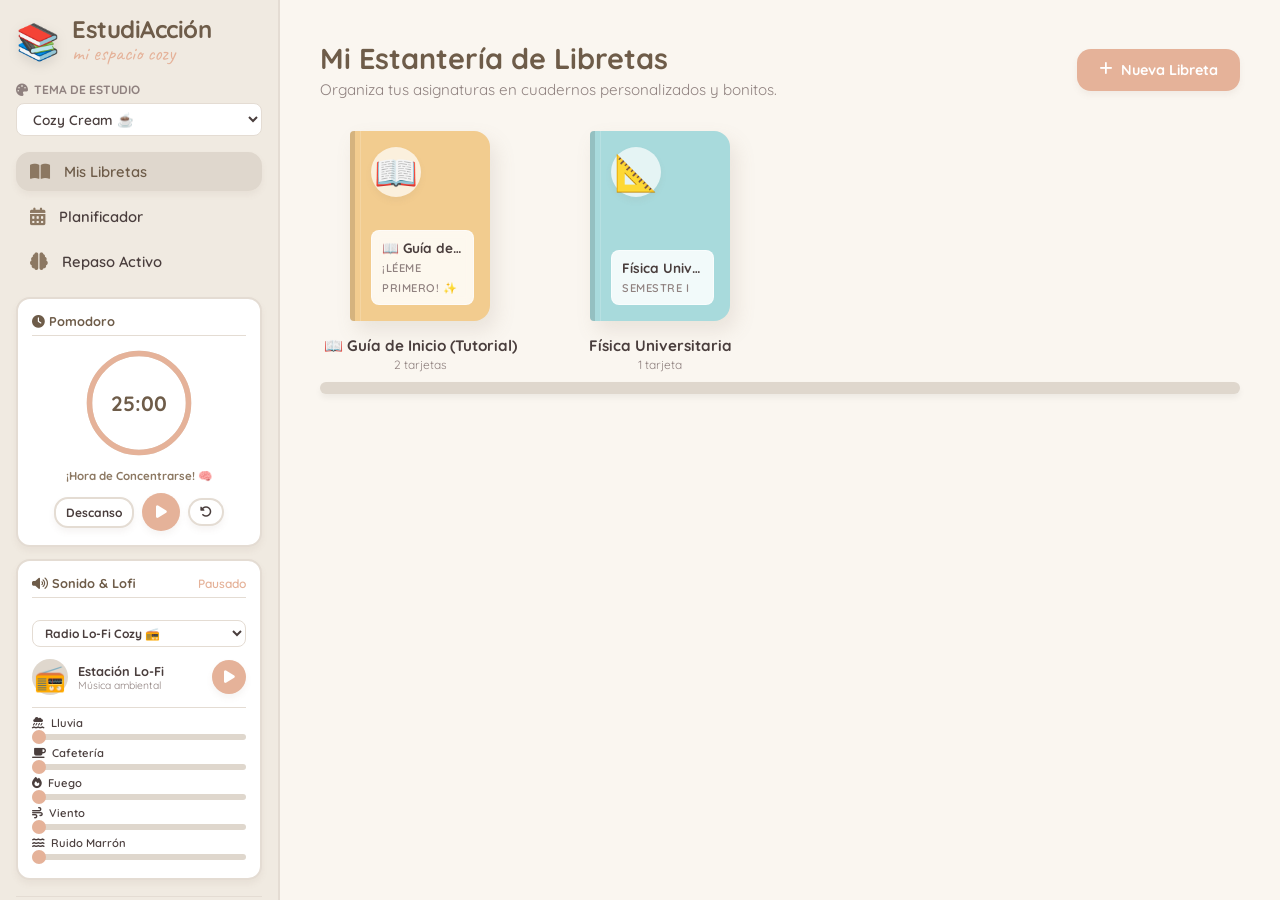
==== pwa_completo/index.html @ 6253d1c9 "primer commit: PWA funcional con camara, capas y transparencias" ====
<!DOCTYPE html>
<html lang="es">
<head>
  <meta charset="UTF-8">
  <meta name="viewport" content="width=device-width, initial-scale=1.0">
  <title>EstudiAcción | Tu Espacio Universitario Cozy</title>
  <!-- SEO & Icons -->
  <meta name="description" content="La fusión perfecta de Notion y Kilonotes optimizada para estudiantes. Organiza tus materias, toma apuntes a mano o con teclado, crea flashcards con active recall y relájate con lofi.">
  <link rel="icon" type="image/svg+xml" href="data:image/svg+xml,<svg xmlns=%22http://www.w3.org/2000/svg%22 viewBox=%220 0 100 100%22><text y=%22.9em%22 font-size=%2290%22>📚</text></svg>">
  <!-- Fonts -->
  <link rel="preconnect" href="https://fonts.googleapis.com">
  <link rel="preconnect" href="https://fonts.gstatic.com" crossorigin>
  <link href="https://fonts.googleapis.com/css2?family=Quicksand:wght@400;500;600;700&family=Caveat:wght@600;700&family=Outfit:wght@300;400;500;600;700&display=swap" rel="stylesheet">
  <!-- FontAwesome for Premium Icons -->
  <link rel="stylesheet" href="https://cdnjs.cloudflare.com/ajax/libs/font-awesome/6.4.0/css/all.min.css">
  <!-- Local Stylesheets -->
  <link rel="stylesheet" href="style.css">
  <link rel="manifest" href="manifest.json">
</head>
<body class="cozy-theme">

  <!-- MAIN WRAPPER -->
  <div class="app-container">
    
    <!-- SIDEBAR NAVIGATION -->
    <aside class="app-sidebar" id="app-sidebar">
      <div class="sidebar-header">
        <div class="sidebar-header-row" style="display: flex; justify-content: space-between; align-items: center; width: 100%;">
          <div class="app-logo">
            <span class="logo-emoji">📚</span>
            <div class="logo-text">
              <h1>EstudiAcción</h1>
              <span class="logo-subtitle">mi espacio cozy</span>
            </div>
          </div>
          <button class="sidebar-close-btn" id="btn-sidebar-close" aria-label="Cerrar menú" style="display: none; background: transparent; border: none; font-size: 1.5rem; cursor: pointer; color: var(--color-text-muted);">
            <i class="fa-solid fa-xmark"></i>
          </button>
        </div>
        <!-- Theme Switcher -->
        <div class="theme-switcher-wrapper" style="margin-top: 16px;">
          <label style="font-size: 0.75rem; font-weight: 700; color: var(--color-text-muted); display: flex; align-items: center; gap: 6px; margin-bottom: 6px;">
            <i class="fa-solid fa-palette"></i> TEMA DE ESTUDIO
          </label>
          <select id="app-theme-select" class="cozy-select" style="width: 100%;">
            <option value="cozy">Cozy Cream ☕</option>
            <option value="dark">Cyber Dark 🌌</option>
            <option value="brutalist">Neo-Brutalist 🎨</option>
          </select>
        </div>
      </div>

      <nav class="sidebar-menu">
        <button class="menu-item active" data-tab="bookshelf-tab" id="btn-tab-bookshelf">
          <i class="fa-solid fa-book-open menu-icon"></i>
          <span>Mis Libretas</span>
        </button>
        <button class="menu-item" data-tab="planner-tab" id="btn-tab-planner">
          <i class="fa-solid fa-calendar-days menu-icon"></i>
          <span>Planificador</span>
        </button>
        <button class="menu-item" data-tab="flashcards-tab" id="btn-tab-flashcards">
          <i class="fa-solid fa-brain menu-icon"></i>
          <span>Repaso Activo</span>
        </button>
      </nav>

      <!-- Sidebar Widgets Section -->
      <div class="sidebar-widgets">
        
        <!-- FULL POMODORO WIDGET (DOCK IN SIDEBAR) -->
        <div class="sidebar-full-widget pomodoro-widget" id="sidebar-pomo-widget">
          <div class="widget-header">
            <span><i class="fa-solid fa-clock"></i> Pomodoro</span>
          </div>
          <div class="pomo-body">
            <!-- Circular Progress Ring -->
            <div class="pomo-circle-container">
              <svg class="pomo-svg" viewBox="0 0 100 100">
                <circle class="pomo-circle-bg" cx="50" cy="50" r="45"></circle>
                <circle class="pomo-circle-progress" id="pomo-progress-ring" cx="50" cy="50" r="45"></circle>
              </svg>
              <div class="pomo-time-display" id="pomo-time-display">25:00</div>
            </div>

            <!-- Mode display label -->
            <span class="pomo-mode-label" id="pomo-mode-label">¡Hora de Concentrarse! 🧠</span>

            <!-- Controls -->
            <div class="pomo-controls">
              <button class="btn btn-secondary" id="btn-pomo-short-break" style="padding: 6px 10px; font-size: 0.75rem;">Descanso</button>
              <button class="btn btn-circle btn-primary" id="btn-pomo-toggle" style="width: 38px; height: 38px;">
                <i class="fa-solid fa-play"></i>
              </button>
              <button class="btn btn-secondary" id="btn-pomo-reset" style="padding: 6px 10px; font-size: 0.75rem;"><i class="fa-solid fa-rotate-left"></i></button>
            </div>
          </div>
        </div>

        <!-- FULL AUDIO MIXER PANEL (DOCK IN SIDEBAR) -->
        <div class="sidebar-full-widget" id="sidebar-audio-widget">
          <div class="widget-header">
            <span><i class="fa-solid fa-volume-high"></i> Sonido & Lofi</span>
            <span class="playing-status" id="lofi-status">Pausado</span>
          </div>
          <div class="widget-body" style="padding: 10px 0 0 0;">
            <!-- Station Selector dropdown -->
            <div style="margin-bottom: 12px;">
              <select id="audio-station-select" class="cozy-select" style="width: 100%; font-size: 0.75rem; padding: 4px 8px; font-weight: 700;">
                <option value="lofi">Radio Lo-Fi Cozy 📻</option>
                <option value="piano">Piano de Enfoque (Zen) 🎹</option>
                <option value="binaural">Ondas Binaurales (Alpha) 🧠</option>
              </select>
            </div>

            <!-- Lo-Fi player controls -->
            <div class="lofi-player-box" style="margin-bottom: 12px; gap: 10px;">
              <div class="lofi-disc-spinning" id="lofi-disc" style="width: 36px; height: 36px; font-size: 1.6rem;">📻</div>
              <div class="lofi-track-info" style="flex-grow: 1;">
                <h4 style="font-size: 0.8rem;">Estación Lo-Fi</h4>
                <p id="lofi-now-playing" style="font-size: 0.65rem;">Música ambiental</p>
              </div>
              <button class="btn btn-circle btn-primary" id="btn-global-lofi-toggle" style="width: 34px; height: 34px;">
                <i class="fa-solid fa-play"></i>
              </button>
            </div>

            <!-- Environment Synthesizer (Sliders) -->
            <div class="ambient-mixer" style="padding-top: 8px;">
              <div class="mixer-row" style="margin-bottom: 6px;">
                <label style="font-size: 0.7rem;"><i class="fa-solid fa-cloud-showers-water"></i> Lluvia</label>
                <input type="range" id="vol-rain" min="0" max="100" value="0" class="cozy-slider sound-mixer-slider">
              </div>
              
              <div class="mixer-row" style="margin-bottom: 6px;">
                <label style="font-size: 0.7rem;"><i class="fa-solid fa-mug-saucer"></i> Cafetería</label>
                <input type="range" id="vol-cafe" min="0" max="100" value="0" class="cozy-slider sound-mixer-slider">
              </div>

              <div class="mixer-row" style="margin-bottom: 6px;">
                <label style="font-size: 0.7rem;"><i class="fa-solid fa-fire"></i> Fuego</label>
                <input type="range" id="vol-fire" min="0" max="100" value="0" class="cozy-slider sound-mixer-slider">
              </div>

              <div class="mixer-row" style="margin-bottom: 6px;">
                <label style="font-size: 0.7rem;"><i class="fa-solid fa-wind"></i> Viento</label>
                <input type="range" id="vol-wind" min="0" max="100" value="0" class="cozy-slider sound-mixer-slider">
              </div>

              <div class="mixer-row" style="margin-bottom: 4px;">
                <label style="font-size: 0.7rem;"><i class="fa-solid fa-water"></i> Ruido Marrón</label>
                <input type="range" id="vol-brown" min="0" max="100" value="0" class="cozy-slider sound-mixer-slider">
              </div>
            </div>
          </div>
        </div>

      </div>

      <div class="sidebar-footer">
        <p>Hecho para universitarios ✨</p>
      </div>
    </aside>

    <!-- MAIN MAIN CONTENT CONTAINER -->
    <main class="app-main-content">
      
      <!-- Mobile Top Bar for toggling menu -->
      <div class="mobile-top-bar" style="display: none; align-items: center; gap: 16px; margin-bottom: 24px; padding-bottom: 16px; border-bottom: var(--cozy-border-width) solid var(--color-border);">
        <button class="mobile-toggle-btn" id="btn-sidebar-mobile-toggle" aria-label="Abrir menú" style="background: transparent; border: none; font-size: 1.5rem; cursor: pointer; color: var(--color-primary-dark);">
          <i class="fa-solid fa-bars"></i>
        </button>
        <span class="mobile-brand" style="font-size: 1.2rem; font-weight: 700; color: var(--color-primary-dark);">EstudiAcción 📚</span>
      </div>
      
      <!-- TAB: BOOKSHELF (📚 MIS LIBRETAS) -->
      <section id="bookshelf-tab" class="tab-panel active">
        <header class="tab-header">
          <div>
            <h2>Mi Estantería de Libretas</h2>
            <p class="section-desc">Organiza tus asignaturas en cuadernos personalizados y bonitos.</p>
          </div>
          <button class="btn btn-primary" id="btn-create-notebook">
            <i class="fa-solid fa-plus"></i> Nueva Libreta
          </button>
        </header>

        <!-- Bookshelf shelves container -->
        <div class="bookshelf-container" id="bookshelf-grid">
          <!-- Dinámicamente llenado por JS -->
        </div>
      </section>

      <!-- TAB: NOTEBOOK CANVAS VIEWER (🔍 VISUALIZADOR DE DIBUJO Y TEXTO) -->
      <section id="notebook-viewer-tab" class="tab-panel">
        <div class="notebook-viewer-header">
          <div class="viewer-left">
            <button class="btn btn-circle" id="btn-viewer-back" title="Volver a la Estantería">
              <i class="fa-solid fa-arrow-left"></i>
            </button>
            <div class="notebook-meta-edit">
              <input type="text" id="viewer-notebook-title" value="Título de Libreta" class="notebook-title-input">
              <span class="notebook-subject-tag" id="viewer-notebook-subject">Materia</span>
            </div>
          </div>

          <!-- Canvas & Editor Controls Toolbar -->
          <div class="canvas-toolbar">
            <!-- Tools -->
            <div class="toolbar-group">
              <button class="tool-btn active" data-tool="pencil" id="tool-pencil" title="Lápiz">
                <i class="fa-solid fa-pen"></i>
              </button>
              <button class="tool-btn" data-tool="highlighter" id="tool-highlighter" title="Subrayador">
                <i class="fa-solid fa-highlighter"></i>
              </button>
              <button class="tool-btn" data-tool="eraser" id="tool-eraser" title="Borrador">
                <i class="fa-solid fa-eraser"></i>
              </button>
              <button class="tool-btn" data-tool="text" id="tool-text" title="Insertar Bloque de Texto (Haz clic en el papel)">
                <i class="fa-solid fa-font"></i>
              </button>
              <button class="tool-btn" data-tool="hand" id="tool-hand" title="Mover Lienzo (Mano)">
                <i class="fa-solid fa-hand"></i>
              </button>
            </div>

            <!-- Customizer (Stroke size & Transparency) -->
            <div class="toolbar-group">
              <span class="tool-label">Trazo</span>
              <input type="range" id="canvas-stroke-width" min="2" max="24" value="4" class="cozy-slider">
              
              <!-- Color Palette picker (Pastel Colors) -->
              <div class="palette-colors">
                <button class="color-dot active" data-color="#4A4E69" style="background-color: #4A4E69;"></button>
                <button class="color-dot" data-color="#E07A5F" style="background-color: #E07A5F;"></button>
                <button class="color-dot" data-color="#81B29A" style="background-color: #81B29A;"></button>
                <button class="color-dot" data-color="#F2CC8F" style="background-color: #F2CC8F;"></button>
                <button class="color-dot" data-color="#9A8C98" style="background-color: #9A8C98;"></button>
                <button class="color-dot" data-color="#A8DADC" style="background-color: #A8DADC;"></button>
                <button class="color-dot" data-color="#E8AEB7" style="background-color: #E8AEB7;"></button>
              </div>
            </div>

            <!-- Paper styles -->
            <div class="toolbar-group">
              <span class="tool-label">Papel</span>
              <select id="canvas-paper-style" class="cozy-select">
                <option value="grid">Cuadrícula 📐</option>
                <option value="lines">Líneas 📝</option>
                <option value="blank">Liso 📄</option>
              </select>
            </div>

            <!-- Actions -->
            <div class="toolbar-group">
              <button class="btn btn-secondary btn-icon-only" id="btn-canvas-undo" title="Deshacer Trazo (Ctrl+Z)">
                <i class="fa-solid fa-rotate-left"></i>
              </button>
              <button class="btn btn-secondary btn-icon-only" id="btn-canvas-clear" title="Borrar Lienzo">
                <i class="fa-solid fa-trash-can"></i>
              </button>
              <button class="btn btn-secondary btn-icon-only" id="btn-canvas-upload-image" title="Añadir Imagen a Libreta">
                <i class="fa-regular fa-image"></i>
              </button>
              <button class="btn btn-secondary btn-icon-only" id="btn-canvas-take-photo" title="Tomar Foto con Cámara">
                <i class="fa-solid fa-camera"></i>
              </button>
              <input type="file" id="canvas-image-input" accept="image/*" style="display: none;">
              <button class="btn btn-secondary btn-icon-only" id="btn-canvas-download" title="Descargar como Imagen">
                <i class="fa-solid fa-download"></i>
              </button>
              <button class="btn btn-accent" id="btn-add-notebook-flashcard">
                <i class="fa-solid fa-lightbulb"></i> Añadir Tarjeta
              </button>
            </div>
          </div>
        </div>

        <!-- The Hybrid Editing Area -->
        <div class="hybrid-workspace-container">
          <div class="canvas-scroll-container">
            <div class="paper-canvas-wrapper" id="paper-workspace">
              <!-- Grid background is loaded dynamically based on select option -->
              <canvas id="paint-canvas" width="1200" height="1600"></canvas>
              <!-- Interactive Text blocks will be inserted here dynamically -->
            </div>
          </div>

          <!-- Active Notebook Sidebar (for quick Study Deck preview) -->
          <div class="notebook-study-sidebar">
            <div class="study-sidebar-header">
              <h3><i class="fa-solid fa-brain"></i> Tarjetas de esta Libreta</h3>
            </div>
            <div class="study-sidebar-list" id="notebook-flashcards-list">
              <!-- Dinámicamente cargados -->
            </div>
            <button class="btn btn-primary btn-block" id="btn-study-this-notebook">
              <i class="fa-solid fa-graduation-cap"></i> Repasar este cuaderno
            </button>
          </div>
        </div>
      </section>

      <!-- TAB: PLANNER (📅 PLANIFICADOR & CALENDARIO) -->
      <section id="planner-tab" class="tab-panel">
        <header class="tab-header">
          <div>
            <h2>Planificador Universitario</h2>
            <p class="section-desc">Gestiona tus exámenes, proyectos y tareas pendientes con colores personalizados.</p>
          </div>
          <button class="btn btn-primary" id="btn-add-event">
            <i class="fa-solid fa-calendar-plus"></i> Nueva Entrega
          </button>
        </header>

        <div class="planner-layout">
          <!-- Calendar Card -->
          <div class="planner-card calendar-card">
            <div class="calendar-controls">
              <button class="btn-calendar-nav" id="btn-prev-month"><i class="fa-solid fa-chevron-left"></i></button>
              <h3 id="calendar-month-year">Mayo 2026</h3>
              <button class="btn-calendar-nav" id="btn-next-month"><i class="fa-solid fa-chevron-right"></i></button>
            </div>
            <div class="calendar-grid">
              <div class="calendar-day-header">Dom</div>
              <div class="calendar-day-header">Lun</div>
              <div class="calendar-day-header">Mar</div>
              <div class="calendar-day-header">Mié</div>
              <div class="calendar-day-header">Jue</div>
              <div class="calendar-day-header">Vie</div>
              <div class="calendar-day-header">Sáb</div>
              <!-- Days will be inserted dynamically by JS -->
              <div class="calendar-days-container" id="calendar-days"></div>
            </div>
          </div>

          <!-- Pending Tasks List (Notion Style) -->
          <div class="planner-card tasks-card">
            <h3><i class="fa-solid fa-list-check"></i> Tareas y Entregas</h3>
            <div class="tasks-filter">
              <button class="filter-chip active" data-filter="all">Todas</button>
              <button class="filter-chip" data-filter="pending">Pendientes</button>
              <button class="filter-chip" data-filter="completed">Completadas</button>
            </div>
            <div class="tasks-list" id="planner-tasks-list">
              <!-- Dinámicamente cargados -->
            </div>
          </div>
        </div>
      </section>

      <!-- TAB: FLASHCARDS (🧠 REPASO ACTIVO) -->
      <section id="flashcards-tab" class="tab-panel">
        <header class="tab-header">
          <div>
            <h2>Repaso Activo e Inteligente</h2>
            <p class="section-desc">Estudia de forma eficiente con nuestro sistema de repetición espaciada.</p>
          </div>
        </header>

        <div class="flashcards-overview-layout" id="flashcards-welcome-view">
          <!-- Quick stats -->
          <div class="stats-grid">
            <div class="stat-card">
              <span class="stat-num" id="stat-total-cards">0</span>
              <span class="stat-label">Tarjetas Creadas</span>
            </div>
            <div class="stat-card">
              <span class="stat-num" id="stat-reviewed-cards">0</span>
              <span class="stat-label">Tarjetas Repasadas</span>
            </div>
            <div class="stat-card">
              <span class="stat-num" id="stat-easy-cards">0</span>
              <span class="stat-label">Aprendidas al 100%</span>
            </div>
          </div>

          <div class="deck-selector-section">
            <h3>Selecciona una libreta para repasar</h3>
            <div class="deck-grid" id="deck-select-grid">
              <!-- Dinámicamente cargadas -->
            </div>
          </div>
        </div>

        <!-- Study Session Dashboard (Hidden by default) -->
        <div class="study-session-container hidden" id="study-session-view">
          <div class="study-session-header">
            <button class="btn btn-secondary" id="btn-exit-study">
              <i class="fa-solid fa-xmark"></i> Salir del Repaso
            </button>
            <div class="study-progress-bar-wrapper">
              <div class="study-progress-bar" id="study-progress-indicator" style="width: 0%;"></div>
            </div>
            <span class="study-count-display" id="study-index-display">1 de 10</span>
          </div>

          <!-- THE 3D FLIPPING CARD COMPONENT -->
          <div class="study-card-wrapper">
            <div class="flashcard-3d" id="interactive-flashcard">
              <!-- Front of the Card -->
              <div class="card-face card-front">
                <span class="card-hint-badge"><i class="fa-regular fa-circle-question"></i> PREGUNTA</span>
                <div class="card-text-content" id="card-front-text">¿Cómo funciona la fotosíntesis?</div>
                <p class="card-action-hint">Haz clic en la tarjeta para voltearla ✨</p>
              </div>
              <!-- Back of the Card -->
              <div class="card-face card-back">
                <span class="card-hint-badge"><i class="fa-regular fa-circle-check"></i> RESPUESTA</span>
                <div class="card-text-content" id="card-back-text">Es el proceso por el cual las plantas convierten la luz solar en energía química, usando dióxido de carbono y agua.</div>
                <p class="card-action-hint">Haz clic para volver a ver la pregunta</p>
              </div>
            </div>
          </div>

          <!-- Study Ratings Controls -->
          <div class="study-rating-controls hidden" id="study-rating-buttons">
            <p class="rating-instructions">¿Qué tan bien recordaste esta tarjeta?</p>
            <div class="rating-btn-row">
              <button class="btn btn-danger btn-rating" data-difficulty="hard">
                <i class="fa-solid fa-face-frown"></i> Difícil <small>(Pronto)</small>
              </button>
              <button class="btn btn-warning btn-rating" data-difficulty="medium">
                <i class="fa-solid fa-face-meh"></i> Regular <small>(Medio)</small>
              </button>
              <button class="btn btn-success btn-rating" data-difficulty="easy">
                <i class="fa-solid fa-face-smile"></i> Fácil <small>(Guardado)</small>
              </button>
            </div>
          </div>

          <div class="click-to-reveal-prompt" id="click-to-reveal-prompt">
            <button class="btn btn-accent btn-large" id="btn-reveal-card">
              <i class="fa-solid fa-eye"></i> Revelar Respuesta
            </button>
          </div>
        </div>
      </section>

    </main>
  </div>



  <!-- MODALS -->

  <!-- Modal: Crear Libreta -->
  <div class="cozy-modal-overlay hidden" id="modal-create-notebook">
    <div class="cozy-modal">
      <div class="modal-header">
        <h3>Crear Nueva Libreta 📚</h3>
        <button class="modal-close-btn" id="btn-close-notebook-modal">&times;</button>
      </div>
      <div class="modal-body">
        <div class="input-group">
          <label for="notebook-name">Título de la Libreta</label>
          <input type="text" id="notebook-name" placeholder="Ej: Física II, Cálculo, Historia..." class="cozy-input">
        </div>

        <div class="input-group">
          <label for="notebook-subject">Materia / Categoría</label>
          <input type="text" id="notebook-subject" placeholder="Ej: Semestre II, Universidad..." class="cozy-input">
        </div>

        <div class="input-group">
          <label>Portada y Estilo Pastel</label>
          <div class="cover-palettes">
            <button class="cover-selector-btn active" data-color="#E8AEB7" style="background-color: #E8AEB7;" title="Pastel Rosa"></button>
            <button class="cover-selector-btn" data-color="#A8DADC" style="background-color: #A8DADC;" title="Pastel Celeste"></button>
            <button class="cover-selector-btn" data-color="#F4F1DE" style="background-color: #F4F1DE;" title="Crema Vintage"></button>
            <button class="cover-selector-btn" data-color="#F2CC8F" style="background-color: #F2CC8F;" title="Pastel Arena"></button>
            <button class="cover-selector-btn" data-color="#81B29A" style="background-color: #81B29A;" title="Pastel Menta"></button>
            <button class="cover-selector-btn" data-color="#D6CFC7" style="background-color: #D6CFC7;" title="Gris Lofi"></button>
          </div>
        </div>

        <div class="input-group">
          <label>Ícono de Portada</label>
          <div class="cover-icons-list">
            <button class="icon-selector-btn active" data-icon="📝">📝</button>
            <button class="icon-selector-btn" data-icon="📐">📐</button>
            <button class="icon-selector-btn" data-icon="🧪">🧪</button>
            <button class="icon-selector-btn" data-icon="💻">💻</button>
            <button class="icon-selector-btn" data-icon="🎨">🎨</button>
            <button class="icon-selector-btn" data-icon="📊">📊</button>
            <button class="icon-selector-btn" data-icon="⚖️">⚖️</button>
            <button class="icon-selector-btn" data-icon="🧬">🧬</button>
          </div>
        </div>
      </div>
      <div class="modal-footer">
        <button class="btn btn-secondary" id="btn-cancel-notebook-modal">Cancelar</button>
        <button class="btn btn-primary" id="btn-confirm-create-notebook">Crear Libreta</button>
      </div>
    </div>
  </div>

  <!-- Modal: Crear Flashcard (Tarjeta) -->
  <div class="cozy-modal-overlay hidden" id="modal-create-flashcard">
    <div class="cozy-modal">
      <div class="modal-header">
        <h3>Añadir Tarjeta de Repaso 🧠</h3>
        <button class="modal-close-btn" id="btn-close-flashcard-modal">&times;</button>
      </div>
      <div class="modal-body">
        <p class="modal-hint">Las tarjetas de estudio son específicas para cada libreta y te ayudan a retener conceptos.</p>
        <div class="input-group">
          <label for="flashcard-front">Pregunta / Concepto (Frente)</label>
          <textarea id="flashcard-front" placeholder="¿Qué es...? o ¿Cuál es la fórmula de...?" class="cozy-textarea" rows="3"></textarea>
        </div>
        <div class="input-group">
          <label for="flashcard-back">Respuesta / Explicación (Atrás)</label>
          <textarea id="flashcard-back" placeholder="Es..." class="cozy-textarea" rows="3"></textarea>
        </div>
      </div>
      <div class="modal-footer">
        <button class="btn btn-secondary" id="btn-cancel-flashcard-modal">Cancelar</button>
        <button class="btn btn-primary" id="btn-confirm-create-flashcard">Guardar Tarjeta</button>
      </div>
    </div>
  </div>

  <!-- Modal: Crear Evento / Entrega -->
  <div class="cozy-modal-overlay hidden" id="modal-create-event">
    <div class="cozy-modal">
      <div class="modal-header">
        <h3>Añadir Nueva Entrega / Examen 📅</h3>
        <button class="modal-close-btn" id="btn-close-event-modal">&times;</button>
      </div>
      <div class="modal-body">
        <div class="input-group">
          <label for="event-title">Nombre del Deber / Examen</label>
          <input type="text" id="event-title" placeholder="Ej: Proyecto Final de Programación" class="cozy-input">
        </div>
        <div class="input-group">
          <label for="event-date">Fecha de Entrega</label>
          <input type="date" id="event-date" class="cozy-input">
        </div>
        <div class="input-group">
          <label for="event-notebook-assoc">Vincular a Libreta (Materia)</label>
          <select id="event-notebook-assoc" class="cozy-select">
            <!-- Cargado por JS con cuadernos existentes -->
          </select>
        </div>
        <div class="input-group">
          <label for="event-type">Tipo de Evento</label>
          <select id="event-type" class="cozy-select">
            <option value="assignment">📝 Tarea / Trabajo</option>
            <option value="exam">🔥 Examen / Test</option>
            <option value="reading">📖 Lectura / Estudio</option>
            <option value="other">✨ Otro</option>
          </select>
        </div>
      </div>
      <div class="modal-footer">
        <button class="btn btn-secondary" id="btn-cancel-event-modal">Cancelar</button>
        <button class="btn btn-primary" id="btn-confirm-create-event">Crear Evento</button>
      </div>
    </div>
  </div>

  <!-- Modal: Tomar Foto -->
  <div class="cozy-modal-overlay hidden" id="modal-camera" style="z-index: 2000;">
    <div class="cozy-modal" style="max-width: 500px;">
      <div class="modal-header">
        <h3>Tomar Foto con Cámara 📷</h3>
        <button class="modal-close-btn" id="btn-close-camera-modal">&times;</button>
      </div>
      <div class="modal-body" style="padding: 10px; display: flex; flex-direction: column; align-items: center; gap: 12px;">
        <div class="camera-stream-container" style="width: 100%; border-radius: var(--cozy-border-radius-md); overflow: hidden; background: black; border: var(--cozy-border-width) solid var(--color-border); position: relative; aspect-ratio: 4/3;">
          <video id="camera-preview" autoplay playsinline style="width: 100%; height: 100%; object-fit: cover;"></video>
        </div>
        <p class="modal-hint" style="text-align: center; font-size: 0.8rem;">Apunta con tu cámara y presiona el obturador para insertar la foto en tu libreta.</p>
      </div>
      <div class="modal-footer" style="display: flex; justify-content: space-between; width: 100%;">
        <button class="btn btn-secondary" id="btn-cancel-camera-modal">Cancelar</button>
        <button class="btn btn-primary btn-circle" id="btn-capture-photo" style="width: 50px; height: 50px;" title="Capturar Foto">
          <i class="fa-solid fa-camera" style="font-size: 1.3rem;"></i>
        </button>
      </div>
    </div>
  </div>

  <!-- Mobile Sidebar Overlay Mask -->
  <div class="sidebar-overlay hidden" id="sidebar-overlay" style="position: fixed; top: 0; left: 0; right: 0; bottom: 0; background: rgba(0, 0, 0, 0.4); backdrop-filter: blur(2px); z-index: 999;"></div>

  <!-- Main scripts -->
  <script src="state.js"></script>
  <script src="widgets.js"></script>
  <script src="canvas.js"></script>
  <script src="flashcards.js"></script>
  <script src="planner.js"></script>
  <script src="app.js"></script>

  <!-- PWA Service Worker Registration -->
  <script>
    if ('serviceWorker' in navigator) {
      window.addEventListener('load', () => {
        navigator.serviceWorker.register('./service-worker.js')
          .then(reg => console.log('Service Worker registered successfully!', reg))
          .catch(err => console.log('Service Worker registration failed.', err));
      });
    }
  </script>
</body>
</html>
---- pwa_completo/style.css ----
/* ==========================================================================
   ESTUDIACCIÓN (KILONOTION) - ESTILOS PREMIUM COZY LO-FI
   ========================================================================== */

/* 1. CONFIGURACIÓN Y TOKENS DE DISEÑO */
:root {
  /* Default Cozy Theme Variables */
  --bg-cozy-cream: #FAF6F0;
  --bg-sidebar: #F0EAE1;
  --bg-input: #FFFFFF;
  --bg-card: #FFFFFF;
  --bg-widget: rgba(240, 234, 225, 0.85);
  --color-primary: #8C7862;
  --color-primary-dark: #6E5C49;
  --color-primary-light: #DFD7CD;
  --color-accent: #E5B299;
  --color-accent-hover: #D49B80;
  --color-text-dark: #4A3E3D;
  --color-text-muted: #8F817F;
  --color-border: #E4DCD3;
  --color-border-focus: #CBBFB3;

  /* Colores Pastel para Materias / Cuadernos */
  --pastel-rose: #E8AEB7;
  --pastel-blue: #A8DADC;
  --pastel-cream: #F4F1DE;
  --pastel-orange: #F2CC8F;
  --pastel-green: #81B29A;
  --pastel-grey: #D6CFC7;

  /* Estados */
  --color-success: #A3B19B;
  --color-warning: #EED1A2;
  --color-danger: #E29587;

  /* Fuentes */
  --font-main: 'Quicksand', 'Outfit', sans-serif;
  --font-handdrawn: 'Caveat', cursive;

  /* Sombras y Bordes */
  --cozy-shadow-sm: 0 4px 6px rgba(140, 120, 98, 0.08);
  --cozy-shadow-md: 0 8px 16px rgba(140, 120, 98, 0.12);
  --cozy-shadow-lg: 0 16px 32px rgba(140, 120, 98, 0.18);
  --cozy-border-radius-sm: 8px;
  --cozy-border-radius-md: 14px;
  --cozy-border-radius-lg: 24px;
  --cozy-border-width: 2px;
  
  --transition-smooth: all 0.3s cubic-bezier(0.4, 0, 0.2, 1);
}

/* cyber-dark-theme overrides */
body.dark-theme {
  --bg-cozy-cream: #121214;
  --bg-sidebar: #1E1E22;
  --bg-input: #272730;
  --bg-card: #1E1E22;
  --bg-widget: rgba(30, 30, 38, 0.85);
  --color-primary: #A79277;
  --color-primary-dark: #F5EBE0;
  --color-primary-light: #2D2D35;
  --color-accent: #C084FC;
  --color-accent-hover: #A855F7;
  --color-text-dark: #E4E4E7;
  --color-text-muted: #9CA3AF;
  --color-border: #2D2D35;
  --color-border-focus: #4B5563;
  --cozy-shadow-sm: 0 4px 6px rgba(0,0,0,0.3);
  --cozy-shadow-md: 0 8px 16px rgba(0,0,0,0.4);
  --cozy-shadow-lg: 0 16px 32px rgba(0,0,0,0.5);
}

/* brutalist-theme overrides */
body.brutalist-theme {
  --bg-cozy-cream: #FFFAF0;
  --bg-sidebar: #FBE2C3;
  --bg-input: #FFFFFF;
  --bg-card: #FFFFFF;
  --bg-widget: rgba(251, 226, 195, 0.85);
  --color-primary: #000000;
  --color-primary-dark: #000000;
  --color-primary-light: #FFDE4D;
  --color-accent: #FF5F9E;
  --color-accent-hover: #F02F75;
  --color-text-dark: #000000;
  --color-text-muted: #1A1A1A;
  --color-border: #000000;
  --color-border-focus: #000000;
}

/* 2. ESTILOS BASE Y GENERALES */
* {
  box-sizing: border-box;
  margin: 0;
  padding: 0;
}

body {
  font-family: var(--font-main);
  background-color: var(--bg-cozy-cream);
  color: var(--color-text-dark);
  overflow: hidden;
  height: 100vh;
  width: 100vw;
  -webkit-font-smoothing: antialiased;
}

/* Scrollbars Estéticas */
::-webkit-scrollbar {
  width: 8px;
  height: 8px;
}
::-webkit-scrollbar-track {
  background: var(--bg-cozy-cream);
}
::-webkit-scrollbar-thumb {
  background: var(--color-primary-light);
  border-radius: 10px;
}
::-webkit-scrollbar-thumb:hover {
  background: var(--color-primary);
}

/* Contenedor Principal */
.app-container {
  display: flex;
  height: 100vh;
  width: 100vw;
}

/* 3. BARRA LATERAL (SIDEBAR) COZY */
.app-sidebar {
  width: 280px;
  background-color: var(--bg-sidebar);
  border-right: var(--cozy-border-width) solid var(--color-border);
  display: flex;
  flex-direction: column;
  padding: 16px; /* Reduced from 24px for laptop space */
  z-index: 10;
  flex-shrink: 0;
  overflow-y: auto; /* Enable safe scroll fallback on short laptops */
}

/* Slim aesthetic scrollbar for the sidebar */
.app-sidebar::-webkit-scrollbar {
  width: 4px;
}
.app-sidebar::-webkit-scrollbar-thumb {
  background: var(--color-primary-light);
  border-radius: 2px;
}

.sidebar-header {
  margin-bottom: 16px; /* Reduced from 32px */
}

.app-logo {
  display: flex;
  align-items: center;
  gap: 12px;
}

.logo-emoji {
  font-size: 2.2rem;
  filter: drop-shadow(0 4px 6px rgba(0,0,0,0.1));
}

.logo-text h1 {
  font-size: 1.5rem;
  font-weight: 700;
  color: var(--color-primary-dark);
  letter-spacing: -0.5px;
  line-height: 1.1;
}

.logo-subtitle {
  font-family: var(--font-handdrawn);
  font-size: 1.3rem;
  color: var(--color-accent);
  display: block;
  margin-top: -2px;
}

/* Menú de Navegación */
.sidebar-menu {
  display: flex;
  flex-direction: column;
  gap: 6px; /* Reduced from 8px */
  margin-bottom: 16px; /* Reduced from 24px */
}

.menu-item {
  display: flex;
  align-items: center;
  gap: 14px;
  padding: 10px 14px; /* Reduced from 14px 18px */
  background: transparent;
  border: none;
  border-radius: var(--cozy-border-radius-md);
  font-family: var(--font-main);
  font-size: 0.92rem; /* Slighly more compact */
  font-weight: 600;
  color: var(--color-text-dark);
  cursor: pointer;
  text-align: left;
  transition: var(--transition-smooth);
}

.menu-item:hover {
  background-color: rgba(223, 215, 205, 0.5);
  color: var(--color-primary-dark);
  transform: translateX(4px);
}

.menu-item.active {
  background-color: var(--color-primary-light);
  color: var(--color-primary-dark);
  box-shadow: var(--cozy-shadow-sm);
}

.menu-icon {
  font-size: 1.1rem;
  color: var(--color-primary);
}

/* Widgets en el Sidebar */
.sidebar-widgets {
  margin-top: auto;
  display: flex;
  flex-direction: column;
  gap: 12px; /* Reduced from 16px */
  margin-bottom: 16px; /* Reduced from 24px */
}

.sidebar-mini-widget {
  background: var(--bg-cozy-cream);
  border: var(--cozy-border-width) solid var(--color-border);
  border-radius: var(--cozy-border-radius-md);
  padding: 12px 14px;
  box-shadow: var(--cozy-shadow-sm);
}

.mini-widget-header {
  display: flex;
  justify-content: space-between;
  align-items: center;
  font-size: 0.85rem;
  font-weight: 700;
  color: var(--color-text-muted);
  margin-bottom: 8px;
}

.mini-timer-display {
  font-size: 1rem;
  font-weight: 700;
  color: var(--color-primary-dark);
}

.mini-widget-controls {
  display: flex;
  gap: 8px;
}

.mini-btn {
  background: var(--bg-sidebar);
  border: 1px solid var(--color-border);
  border-radius: var(--cozy-border-radius-sm);
  padding: 4px 10px;
  cursor: pointer;
  font-size: 0.8rem;
  color: var(--color-primary);
  transition: var(--transition-smooth);
}

.mini-btn:hover {
  background: var(--color-primary-light);
  color: var(--color-primary-dark);
}

.playing-status {
  font-size: 0.75rem;
  font-weight: 600;
  color: var(--color-accent);
}

.sound-quick-mix {
  display: flex;
  justify-content: space-around;
  margin-top: 4px;
}

.sound-toggle-btn {
  background: transparent;
  border: none;
  font-size: 1.1rem;
  color: var(--color-text-muted);
  cursor: pointer;
  padding: 6px;
  border-radius: var(--cozy-border-radius-sm);
  transition: var(--transition-smooth);
}

.sound-toggle-btn:hover, .sound-toggle-btn.active {
  color: var(--color-accent);
  background: var(--bg-sidebar);
  transform: scale(1.1);
}

.sidebar-footer {
  text-align: center;
  font-size: 0.75rem;
  color: var(--color-text-muted);
  border-top: 1px solid var(--color-border);
  padding-top: 16px;
}

/* 4. CONTENIDO PRINCIPAL Y PANELES */
.app-main-content {
  flex-grow: 1;
  height: 100vh;
  position: relative;
  overflow-y: auto;
  padding: 40px;
}

.tab-panel {
  display: none;
  animation: fadeIn 0.4s ease;
  height: 100%;
}

.tab-panel.active {
  display: flex;
  flex-direction: column;
}

.tab-header {
  display: flex;
  justify-content: space-between;
  align-items: center;
  margin-bottom: 32px;
}

.tab-header h2 {
  font-size: 1.8rem;
  font-weight: 700;
  color: var(--color-primary-dark);
}

.section-desc {
  font-size: 0.95rem;
  color: var(--color-text-muted);
  margin-top: 4px;
}

/* Animaciones */
@keyframes fadeIn {
  from { opacity: 0; transform: translateY(6px); }
  to { opacity: 1; transform: translateY(0); }
}

/* Botones Cozy */
.btn {
  font-family: var(--font-main);
  font-size: 0.9rem;
  font-weight: 700;
  padding: 10px 20px;
  border-radius: var(--cozy-border-radius-md);
  border: var(--cozy-border-width) solid transparent;
  cursor: pointer;
  display: inline-flex;
  align-items: center;
  justify-content: center;
  gap: 8px;
  transition: var(--transition-smooth);
  box-shadow: var(--cozy-shadow-sm);
}

.btn-primary {
  background-color: var(--color-accent);
  color: white;
}
.btn-primary:hover {
  background-color: var(--color-accent-hover);
  transform: translateY(-2px);
  box-shadow: var(--cozy-shadow-md);
}

.btn-secondary {
  background-color: var(--bg-input);
  border-color: var(--color-border);
  color: var(--color-text-dark);
}
.btn-secondary:hover {
  background-color: rgba(223, 215, 205, 0.3);
  border-color: var(--color-border-focus);
}

.btn-accent {
  background-color: var(--color-primary-light);
  color: var(--color-primary-dark);
}
.btn-accent:hover {
  background-color: var(--color-primary);
  color: white;
}

.btn-danger {
  background-color: var(--color-danger);
  color: white;
}
.btn-danger:hover {
  background-color: #d67a6c;
}

.btn-warning {
  background-color: var(--color-warning);
  color: var(--color-text-dark);
}
.btn-warning:hover {
  background-color: #eed6b1;
}

.btn-success {
  background-color: var(--color-success);
  color: white;
}
.btn-success:hover {
  background-color: #92a28a;
}

.btn-circle {
  width: 44px;
  height: 44px;
  padding: 0;
  border-radius: 50%;
}

.btn-icon-only {
  width: 42px;
  height: 42px;
  padding: 0;
}

.btn-block {
  width: 100%;
}

.btn-large {
  padding: 14px 28px;
  font-size: 1rem;
}

/* 5. ESTANTERÍA DE CUADERNOS (BOOKSHELF) */
.bookshelf-container {
  display: grid;
  grid-template-columns: repeat(auto-fill, minmax(180px, 1fr));
  gap: 40px;
  padding-bottom: 60px;
}

.notebook-card {
  display: flex;
  flex-direction: column;
  align-items: center;
  cursor: pointer;
  perspective: 1000px; /* Para efecto 3D hover */
}

/* El Cuaderno Visual */
.notebook-book {
  width: 140px;
  height: 190px;
  border-radius: 4px 16px 16px 4px;
  position: relative;
  box-shadow: 6px 10px 20px rgba(140, 120, 98, 0.15);
  transition: transform 0.4s cubic-bezier(0.2, 0.8, 0.2, 1), box-shadow 0.4s;
  display: flex;
  flex-direction: column;
  justify-content: space-between;
  padding: 16px;
  overflow: hidden;
  border-left: 5px solid rgba(0, 0, 0, 0.12); /* Lomo del libro */
}

.notebook-book::before {
  content: '';
  position: absolute;
  top: 0;
  left: 5px;
  width: 1px;
  height: 100%;
  background: rgba(255, 255, 255, 0.18); /* Brillo del lomo */
}

.notebook-book-icon {
  font-size: 2.2rem;
  background: rgba(255,255,255,0.7);
  width: 50px;
  height: 50px;
  display: flex;
  align-items: center;
  justify-content: center;
  border-radius: 50%;
  align-self: flex-start;
  box-shadow: var(--cozy-shadow-sm);
}

.notebook-book-details {
  background: rgba(255, 255, 255, 0.85);
  backdrop-filter: blur(4px);
  padding: 8px 10px;
  border-radius: var(--cozy-border-radius-sm);
  width: 100%;
  border: 1px solid rgba(255, 255, 255, 0.5);
}

.notebook-book-title {
  font-size: 0.85rem;
  font-weight: 700;
  color: var(--color-text-dark);
  white-space: nowrap;
  overflow: hidden;
  text-overflow: ellipsis;
}

.notebook-book-subject {
  font-size: 0.7rem;
  font-weight: 600;
  color: var(--color-text-muted);
  text-transform: uppercase;
  letter-spacing: 0.5px;
}

/* Hover Animado */
.notebook-card:hover .notebook-book {
  transform: rotateY(-18deg) translateZ(10px);
  box-shadow: 12px 18px 28px rgba(140, 120, 98, 0.25);
}

.notebook-card-info {
  margin-top: 14px;
  text-align: center;
}

.notebook-card-name {
  font-size: 0.95rem;
  font-weight: 700;
  color: var(--color-text-dark);
}

.notebook-card-meta {
  font-size: 0.75rem;
  color: var(--color-text-muted);
  margin-top: 2px;
}

/* Estantes visuales decorativos */
.bookshelf-shelf-decorator {
  grid-column: 1 / -1;
  height: 12px;
  background: var(--color-primary-light);
  border-radius: 6px;
  margin-top: -30px;
  margin-bottom: 20px;
  box-shadow: 0 4px 6px rgba(0,0,0,0.05);
}

/* 6. VISUALIZADOR DE LIBRETA (HYBRID WORKSPACE & CANVAS) */
#notebook-viewer-tab {
  height: 100%;
  display: none;
  flex-direction: column;
}

#notebook-viewer-tab.active {
  display: flex;
}

.notebook-viewer-header {
  display: flex;
  flex-direction: column;
  gap: 16px;
  margin-bottom: 20px;
  padding-bottom: 16px;
  border-bottom: var(--cozy-border-width) solid var(--color-border);
}

.viewer-left {
  display: flex;
  align-items: center;
  gap: 16px;
}

.notebook-meta-edit {
  display: flex;
  flex-direction: column;
}

.notebook-title-input {
  font-family: var(--font-main);
  font-size: 1.4rem;
  font-weight: 700;
  color: var(--color-primary-dark);
  background: transparent;
  border: none;
  border-bottom: 2px solid transparent;
  outline: none;
  padding: 2px 0;
  transition: var(--transition-smooth);
}

.notebook-title-input:focus {
  border-bottom-color: var(--color-accent);
}

.notebook-subject-tag {
  align-self: flex-start;
  font-size: 0.75rem;
  font-weight: 700;
  padding: 2px 8px;
  background-color: var(--color-primary-light);
  color: var(--color-primary-dark);
  border-radius: 20px;
  margin-top: 4px;
}

/* Barra de herramientas del lienzo */
.canvas-toolbar {
  display: flex;
  flex-wrap: wrap;
  align-items: center;
  justify-content: space-between;
  gap: 16px;
  background-color: var(--bg-sidebar);
  border: var(--cozy-border-width) solid var(--color-border);
  border-radius: var(--cozy-border-radius-md);
  padding: 10px 20px;
  box-shadow: var(--cozy-shadow-sm);
}

.toolbar-group {
  display: flex;
  align-items: center;
  gap: 8px;
}

.toolbar-group:not(:last-child) {
  border-right: 1px solid var(--color-border);
  padding-right: 16px;
}

.tool-btn {
  width: 38px;
  height: 38px;
  border-radius: var(--cozy-border-radius-sm);
  border: none;
  background: transparent;
  cursor: pointer;
  color: var(--color-text-dark);
  font-size: 1.05rem;
  transition: var(--transition-smooth);
  display: flex;
  align-items: center;
  justify-content: center;
}

.tool-btn:hover {
  background-color: rgba(223, 215, 205, 0.4);
}

.tool-btn.active {
  background-color: var(--color-primary);
  color: white;
}

.tool-label {
  font-size: 0.8rem;
  font-weight: 700;
  color: var(--color-text-muted);
}

/* Selector de colores pasteles */
.palette-colors {
  display: flex;
  gap: 5px;
}

.color-dot {
  width: 22px;
  height: 22px;
  border-radius: 50%;
  border: 2px solid transparent;
  cursor: pointer;
  transition: var(--transition-smooth);
}

.color-dot:hover {
  transform: scale(1.2);
}

.color-dot.active {
  border-color: var(--color-primary-dark);
  transform: scale(1.1);
}

/* Estilo del papel */
.cozy-select {
  font-family: var(--font-main);
  font-size: 0.85rem;
  font-weight: 600;
  padding: 6px 12px;
  border-radius: var(--cozy-border-radius-sm);
  border: 1px solid var(--color-border);
  background-color: var(--bg-input);
  color: var(--color-text-dark);
  outline: none;
  cursor: pointer;
}

/* Contenedor del área de trabajo híbrida */
.hybrid-workspace-container {
  display: flex;
  flex-grow: 1;
  gap: 20px;
  height: calc(100vh - 220px);
  overflow: hidden;
}

/* Contenedor del lienzo con scroll */
.canvas-scroll-container {
  flex-grow: 1;
  overflow: auto;
  border: var(--cozy-border-width) solid var(--color-border);
  border-radius: var(--cozy-border-radius-lg);
  background-color: #E2DDD5; /* Fondo de escritorio */
  padding: 16px;
  box-shadow: inset 0 4px 10px rgba(0,0,0,0.05);
  display: block; /* Avoid flex scrollable loss bug */
}

/* El Lienzo/Papel de libreta */
.paper-canvas-wrapper {
  position: relative;
  box-shadow: 0 10px 30px rgba(100, 90, 80, 0.15);
  background-color: #FCFAF7; /* Tono de papel acogedor */
  border-radius: 4px;
  margin: 0 auto; /* Centered block horizontally */
  width: 1200px !important;
  height: 1600px !important;
}

/* Estilos de fondo del Papel (Cuadricula, Lineas) */
.paper-canvas-wrapper.paper-grid {
  background-image: radial-gradient(rgba(140, 130, 120, 0.15) 1px, transparent 1px);
  background-size: 26px 26px;
}

.paper-canvas-wrapper.paper-lines {
  background-image: linear-gradient(rgba(140, 130, 120, 0.15) 1px, transparent 1px);
  background-size: 100% 28px;
}

#paint-canvas {
  position: absolute;
  top: 0;
  left: 0;
  display: block;
  cursor: crosshair;
  width: 1200px !important;
  height: 1600px !important;
  z-index: 8; /* Pencil tool is default, sitting above images (6) and below text (10) */
}

.canvas-scroll-container.tool-hand, .canvas-scroll-container.tool-hand #paint-canvas {
  cursor: grab !important;
}

.canvas-scroll-container.tool-hand:active, .canvas-scroll-container.tool-hand:active #paint-canvas {
  cursor: grabbing !important;
}

/* Notion block - Cuadros de texto editables dinámicos */
.notion-text-block-container {
  position: absolute;
  display: flex;
  align-items: flex-start;
  min-width: 160px;
  max-width: 320px;
  border: 1px dashed transparent;
  background: rgba(255, 255, 255, 0.4);
  border-radius: var(--cozy-border-radius-sm);
  transition: border-color 0.2s, background-color 0.2s;
  z-index: 10;
  padding: 4px;
}

.notion-text-block-container:hover {
  border-color: var(--color-border);
  background: var(--bg-card);
}

.notion-text-block-container:focus-within {
  border-color: var(--color-accent);
  background: var(--bg-card);
  box-shadow: var(--cozy-shadow-sm);
}

.notion-text-block-drag-handle {
  cursor: grab;
  padding: 6px 8px;
  color: var(--color-text-muted);
  opacity: 0.2;
  transition: opacity 0.2s, color 0.2s;
  font-size: 0.8rem;
  user-select: none;
  display: flex;
  align-items: center;
  justify-content: center;
  align-self: stretch;
}

.notion-text-block-container:hover .notion-text-block-drag-handle {
  opacity: 0.7;
}

.notion-text-block-drag-handle:hover {
  opacity: 1 !important;
  color: var(--color-accent);
}

.notion-text-block-content {
  flex-grow: 1;
  font-family: var(--font-main);
  font-size: 0.95rem;
  line-height: 1.5;
  color: #4A3E3D;
  outline: none;
  cursor: text;
  padding: 4px 6px;
  word-break: break-word;
  min-height: 24px;
}

/* Draggable & Resizable Image Blocks */
.notion-image-block-container {
  position: absolute;
  border: 2px dashed rgba(140, 120, 98, 0.25);
  background: rgba(255, 255, 255, 0.4);
  border-radius: var(--cozy-border-radius-md);
  padding: 8px;
  box-sizing: border-box;
  display: flex;
  flex-direction: column;
  z-index: 6; /* Lowered from 9 to allow canvas (8) to sit on top when drawing, and hand/text (4) to sit behind */
  transition: border-color 0.2s, background-color 0.2s, box-shadow 0.2s;
}

.notion-image-block-container:hover {
  border-color: var(--color-accent);
  background: var(--bg-card);
  box-shadow: var(--cozy-shadow-md);
}

.notion-image-block-img {
  width: 100%;
  height: 100%;
  object-fit: contain;
  border-radius: var(--cozy-border-radius-sm);
  pointer-events: none; /* Make dragging easier */
  user-select: none;
  flex-grow: 1;
}

.notion-image-block-drag-handle {
  position: absolute;
  left: -12px;
  top: 50%;
  transform: translateY(-50%);
  background: var(--bg-card);
  border: 1px solid var(--color-border);
  border-radius: 50%;
  width: 26px;
  height: 26px;
  display: flex;
  align-items: center;
  justify-content: center;
  cursor: grab;
  color: var(--color-text-muted);
  box-shadow: var(--cozy-shadow-sm);
  opacity: 0;
  transition: opacity 0.2s, color 0.2s;
  z-index: 12;
}

.notion-image-block-container:hover .notion-image-block-drag-handle {
  opacity: 1;
}

.notion-image-block-drag-handle:hover {
  color: var(--color-accent);
}

.notion-image-block-delete-btn {
  position: absolute;
  right: -8px;
  top: -8px;
  background: var(--color-danger);
  color: white;
  border-radius: 50%;
  width: 24px;
  height: 24px;
  display: flex;
  align-items: center;
  justify-content: center;
  cursor: pointer;
  font-size: 0.75rem;
  box-shadow: var(--cozy-shadow-sm);
  opacity: 0;
  transition: opacity 0.2s, transform 0.2s;
  z-index: 12;
}

.notion-image-block-container:hover .notion-image-block-delete-btn {
  opacity: 1;
}

.notion-image-block-delete-btn:hover {
  transform: scale(1.1);
  background: #d67a6c;
}

.notion-image-block-resize-handle {
  position: absolute;
  right: 0;
  bottom: 0;
  width: 14px;
  height: 14px;
  cursor: se-resize;
  background: linear-gradient(135deg, transparent 40%, var(--color-text-muted) 40%, var(--color-text-muted) 60%, transparent 60%, transparent 80%, var(--color-text-muted) 80%);
  opacity: 0.4;
  transition: opacity 0.2s;
  border-radius: 0 0 var(--cozy-border-radius-sm) 0;
  z-index: 12;
}

.notion-image-block-container:hover .notion-image-block-resize-handle {
  opacity: 1;
}

/* Glowing outline for selected active block */
.notion-text-block-container.selected-block {
  border-color: var(--color-accent) !important;
  box-shadow: 0 0 0 3px rgba(229, 178, 153, 0.4) !important;
  background: var(--bg-card) !important;
}

.notion-image-block-container.selected-block {
  border-color: var(--color-accent) !important;
  box-shadow: 0 0 0 3px rgba(229, 178, 153, 0.4) !important;
  background: var(--bg-card) !important;
}

/* Subtle delete button for text block containers */
.notion-text-block-delete-btn {
  position: absolute;
  right: -8px;
  top: -8px;
  background: var(--color-danger);
  color: white;
  border-radius: 50%;
  width: 20px;
  height: 20px;
  display: flex;
  align-items: center;
  justify-content: center;
  cursor: pointer;
  font-size: 0.65rem;
  box-shadow: var(--cozy-shadow-sm);
  opacity: 0;
  transition: opacity 0.2s, transform 0.2s;
  z-index: 12;
  user-select: none;
}

.notion-text-block-container:hover .notion-text-block-delete-btn {
  opacity: 1;
}

.notion-text-block-delete-btn:hover {
  transform: scale(1.1);
  background: #d67a6c;
}

/* Background toggle button styling (¡Nuevo! 🎨) */
.notion-text-block-bg-toggle-btn {
  position: absolute;
  right: 18px; /* Sits to the left of the delete button (right: -8px) */
  top: -8px;
  background: var(--color-primary);
  color: white;
  border-radius: 50%;
  width: 20px;
  height: 20px;
  display: flex;
  align-items: center;
  justify-content: center;
  cursor: pointer;
  font-size: 0.65rem;
  box-shadow: var(--cozy-shadow-sm);
  opacity: 0;
  transition: opacity 0.2s, transform 0.2s;
  z-index: 12;
  user-select: none;
}

.notion-text-block-container:hover .notion-text-block-bg-toggle-btn {
  opacity: 1;
}

.notion-text-block-bg-toggle-btn:hover {
  transform: scale(1.1);
  background: var(--color-accent);
}

/* Transparent block styling for overlaying text directly on top of photos/images */
.notion-text-block-container.transparent-bg {
  background: transparent !important;
  border-color: transparent !important;
  box-shadow: none !important;
}

.notion-text-block-container.transparent-bg:hover {
  background: rgba(255, 255, 255, 0.15) !important;
  border-color: rgba(140, 120, 98, 0.2) !important;
}

.notion-text-block-container.transparent-bg:focus-within {
  background: rgba(255, 255, 255, 0.25) !important;
  border-color: var(--color-accent) !important;
}

/* Barra lateral dentro del cuaderno */
.notebook-study-sidebar {
  width: 200px;
  background-color: var(--bg-sidebar);
  border: var(--cozy-border-width) solid var(--color-border);
  border-radius: var(--cozy-border-radius-lg);
  padding: 12px;
  display: flex;
  flex-direction: column;
  gap: 16px;
  box-shadow: var(--cozy-shadow-sm);
}

.study-sidebar-header h3 {
  font-size: 1rem;
  font-weight: 700;
  color: var(--color-primary-dark);
  border-bottom: 1px solid var(--color-border);
  padding-bottom: 10px;
}

.study-sidebar-list {
  flex-grow: 1;
  overflow-y: auto;
  display: flex;
  flex-direction: column;
  gap: 10px;
}

.sidebar-card-item {
  background-color: var(--bg-card);
  border: 1px solid var(--color-border);
  border-radius: var(--cozy-border-radius-sm);
  padding: 10px 12px;
  font-size: 0.85rem;
  color: var(--color-text-dark);
}

.sidebar-card-q {
  font-weight: 700;
  margin-bottom: 4px;
  white-space: nowrap;
  overflow: hidden;
  text-overflow: ellipsis;
}

.sidebar-card-a {
  color: var(--color-text-muted);
  font-style: italic;
  white-space: nowrap;
  overflow: hidden;
  text-overflow: ellipsis;
}

/* 7. PLANIFICADOR Y CALENDARIO */
.planner-layout {
  display: grid;
  grid-template-columns: 1.2fr 0.8fr;
  gap: 30px;
}

.planner-card {
  background-color: var(--bg-sidebar);
  border: var(--cozy-border-width) solid var(--color-border);
  border-radius: var(--cozy-border-radius-lg);
  padding: 24px;
  box-shadow: var(--cozy-shadow-sm);
}

.calendar-controls {
  display: flex;
  justify-content: space-between;
  align-items: center;
  margin-bottom: 20px;
}

.calendar-controls h3 {
  font-size: 1.2rem;
  font-weight: 700;
  color: var(--color-primary-dark);
}

.btn-calendar-nav {
  background: var(--bg-card);
  border: 1px solid var(--color-border);
  border-radius: 50%;
  width: 36px;
  height: 36px;
  cursor: pointer;
  display: flex;
  align-items: center;
  justify-content: center;
  color: var(--color-primary-dark);
  transition: var(--transition-smooth);
}

.btn-calendar-nav:hover {
  background-color: var(--color-primary-light);
}

.calendar-grid {
  display: grid;
  grid-template-columns: repeat(7, minmax(0, 1fr));
  gap: 6px;
}

.calendar-day-header {
  text-align: center;
  font-size: 0.8rem;
  font-weight: 700;
  color: var(--color-text-muted);
  padding: 8px 0;
  text-transform: uppercase;
}

.calendar-days-container {
  grid-column: 1 / -1;
  display: grid;
  grid-template-columns: repeat(7, minmax(0, 1fr));
  gap: 6px;
}

.calendar-day-box {
  background: var(--bg-card);
  border: 1px solid var(--color-border);
  border-radius: var(--cozy-border-radius-sm);
  min-height: 80px;
  padding: 6px;
  display: flex;
  flex-direction: column;
  justify-content: space-between;
  transition: var(--transition-smooth);
}

.calendar-day-box:hover {
  border-color: var(--color-accent);
  box-shadow: var(--cozy-shadow-sm);
  transform: translateY(-2px);
}

.calendar-day-box.outside {
  background: rgba(140, 130, 120, 0.08); /* Soft overlay on both cream and dark themes */
  color: var(--color-text-muted);
}

.calendar-day-box.today {
  border: 2px solid var(--color-accent);
  background-color: rgba(229, 178, 153, 0.05);
}

.day-number {
  font-size: 0.8rem;
  font-weight: 700;
  color: var(--color-text-dark);
}

.day-events {
  display: flex;
  flex-direction: column;
  gap: 2px;
  max-height: 50px;
  overflow-y: auto;
}

.day-event-pill {
  font-size: 0.65rem;
  font-weight: 700;
  padding: 1px 4px;
  border-radius: 3px;
  white-space: nowrap;
  overflow: hidden;
  text-overflow: ellipsis;
  color: var(--color-text-dark);
}

/* Task Checklist (Notion Style) */
.tasks-card h3 {
  font-size: 1.15rem;
  font-weight: 700;
  color: var(--color-primary-dark);
  margin-bottom: 16px;
}

.tasks-filter {
  display: flex;
  gap: 8px;
  margin-bottom: 16px;
}

.filter-chip {
  background-color: var(--bg-input);
  border: 1px solid var(--color-border);
  font-family: var(--font-main);
  font-size: 0.8rem;
  font-weight: 600;
  padding: 6px 12px;
  border-radius: 20px;
  cursor: pointer;
  color: var(--color-text-muted);
  transition: var(--transition-smooth);
}

.filter-chip.active, .filter-chip:hover {
  background-color: var(--color-primary-light);
  color: var(--color-primary-dark);
  border-color: var(--color-primary-light);
}

.tasks-list {
  display: flex;
  flex-direction: column;
  gap: 10px;
  max-height: 400px;
  overflow-y: auto;
}

.task-item {
  display: flex;
  align-items: center;
  justify-content: space-between;
  padding: 12px 16px;
  background-color: var(--bg-card);
  border: 1px solid var(--color-border);
  border-radius: var(--cozy-border-radius-md);
  box-shadow: var(--cozy-shadow-sm);
  transition: var(--transition-smooth);
}

.task-item:hover {
  border-color: var(--color-border-focus);
}

.task-left {
  display: flex;
  align-items: center;
  gap: 12px;
}

.task-checkbox-wrapper {
  cursor: pointer;
}

.task-checkbox {
  appearance: none;
  width: 20px;
  height: 20px;
  border: 2px solid var(--color-text-muted);
  border-radius: 6px;
  outline: none;
  cursor: pointer;
  transition: var(--transition-smooth);
  display: flex;
  align-items: center;
  justify-content: center;
}

.task-checkbox:checked {
  background-color: var(--color-success);
  border-color: var(--color-success);
}

.task-checkbox:checked::before {
  content: '\f00c';
  font-family: 'Font Awesome 6 Free';
  font-weight: 900;
  font-size: 0.7rem;
  color: white;
}

.task-title {
  font-size: 0.9rem;
  font-weight: 600;
  color: var(--color-text-dark);
  transition: var(--transition-smooth);
}

.task-item.completed .task-title {
  text-decoration: line-through;
  color: var(--color-text-muted);
}

.task-meta {
  display: flex;
  flex-direction: column;
  align-items: flex-end;
  gap: 4px;
}

.task-date-badge {
  font-size: 0.7rem;
  font-weight: 600;
  color: var(--color-text-muted);
}

.btn-task-delete {
  background: transparent;
  border: none;
  color: var(--color-text-muted);
  cursor: pointer;
  transition: var(--transition-smooth);
  padding: 4px;
}

.btn-task-delete:hover {
  color: var(--color-danger);
}

/* 8. WIDGETS INTEGRADOS EN SIDEBAR (POMODORO & LO-FI AUDIO) */
.sidebar-full-widget {
  background: var(--bg-card);
  border: var(--cozy-border-width) solid var(--color-border);
  border-radius: var(--cozy-border-radius-md);
  padding: 14px;
  box-shadow: var(--cozy-shadow-sm);
  width: 100%;
  transition: var(--transition-smooth);
  box-sizing: border-box;
}

.sidebar-full-widget:hover {
  box-shadow: var(--cozy-shadow-md);
  transform: translateY(-2px);
}

.sidebar-full-widget .widget-header {
  display: flex;
  justify-content: space-between;
  align-items: center;
  font-size: 0.8rem;
  font-weight: 700;
  color: var(--color-primary-dark);
  margin-bottom: 12px;
  border-bottom: 1px solid var(--color-border);
  padding-bottom: 6px;
}

.sidebar-full-widget .widget-body {
  padding: 0;
}

/* Audio box */
.lofi-player-box {
  display: flex;
  align-items: center;
  gap: 16px;
  margin-bottom: 16px;
}

.lofi-disc-spinning {
  font-size: 2.2rem;
  width: 50px;
  height: 50px;
  background: var(--color-primary-light);
  border-radius: 50%;
  display: flex;
  align-items: center;
  justify-content: center;
  animation: spin 6s linear infinite;
  animation-play-state: paused;
}

.lofi-disc-spinning.playing {
  animation-play-state: running;
}

@keyframes spin {
  from { transform: rotate(0deg); }
  to { transform: rotate(360deg); }
}

.lofi-track-info h4 {
  font-size: 0.9rem;
  font-weight: 700;
}
.lofi-track-info p {
  font-size: 0.75rem;
  color: var(--color-text-muted);
}

.ambient-mixer {
  border-top: 1px solid var(--color-border);
  padding-top: 12px;
}

.ambient-mixer h5 {
  font-size: 0.8rem;
  font-weight: 700;
  color: var(--color-text-muted);
  margin-bottom: 10px;
}

.mixer-row {
  display: flex;
  flex-direction: column;
  gap: 4px;
  margin-bottom: 10px;
}

.mixer-row label {
  font-size: 0.75rem;
  font-weight: 600;
  display: flex;
  align-items: center;
  gap: 6px;
}

.cozy-slider {
  appearance: none;
  width: 100%;
  height: 6px;
  border-radius: 3px;
  background: var(--color-primary-light);
  outline: none;
}

.cozy-slider::-webkit-slider-thumb {
  appearance: none;
  width: 14px;
  height: 14px;
  border-radius: 50%;
  background: var(--color-accent);
  cursor: pointer;
  transition: transform 0.1s;
}

.cozy-slider::-webkit-slider-thumb:hover {
  transform: scale(1.2);
}

/* Pomodoro timer styling */
.pomodoro-widget {
  width: 100%;
}

.pomo-body {
  display: flex;
  flex-direction: column;
  align-items: center;
  gap: 10px;
}

.pomo-circle-container {
  position: relative;
  width: 110px;
  height: 110px;
}

.pomo-svg {
  transform: rotate(-90deg);
  width: 100%;
  height: 100%;
}

.pomo-circle-bg {
  fill: none;
  stroke: var(--color-primary-light);
  stroke-width: 5px;
}

.pomo-circle-progress {
  fill: none;
  stroke: var(--color-accent);
  stroke-width: 5px;
  stroke-linecap: round;
  stroke-dasharray: 283; /* 2 * PI * r (r=45) = 282.7 */
  stroke-dashoffset: 0;
  transition: stroke-dashoffset 0.3s;
}

.pomo-time-display {
  position: absolute;
  top: 50%;
  left: 50%;
  transform: translate(-50%, -50%);
  font-size: 1.3rem;
  font-weight: 700;
  color: var(--color-primary-dark);
}

.pomo-mode-label {
  font-size: 0.72rem;
  font-weight: 700;
  color: var(--color-primary);
  text-align: center;
}

.pomo-controls {
  display: flex;
  align-items: center;
  gap: 8px;
  width: 100%;
  justify-content: center;
}

/* 9. TARJETAS DE REPASO (FLASHCARDS ACTIVE RECALL VIEW) */
.flashcards-overview-layout {
  display: flex;
  flex-direction: column;
  gap: 32px;
}

.stats-grid {
  display: grid;
  grid-template-columns: repeat(3, 1fr);
  gap: 20px;
}

.stat-card {
  background-color: var(--bg-sidebar);
  border: var(--cozy-border-width) solid var(--color-border);
  border-radius: var(--cozy-border-radius-lg);
  padding: 20px;
  display: flex;
  flex-direction: column;
  align-items: center;
  box-shadow: var(--cozy-shadow-sm);
}

.stat-num {
  font-size: 2.2rem;
  font-weight: 700;
  color: var(--color-accent);
}

.stat-label {
  font-size: 0.85rem;
  font-weight: 700;
  color: var(--color-text-muted);
  margin-top: 4px;
}

.deck-selector-section h3 {
  font-size: 1.15rem;
  font-weight: 700;
  color: var(--color-primary-dark);
  margin-bottom: 20px;
}

.deck-grid {
  display: grid;
  grid-template-columns: repeat(auto-fill, minmax(260px, 1fr));
  gap: 24px;
}

.deck-card {
  background-color: var(--bg-card);
  border: var(--cozy-border-width) solid var(--color-border);
  border-radius: var(--cozy-border-radius-lg);
  padding: 20px;
  cursor: pointer;
  transition: var(--transition-smooth);
  box-shadow: var(--cozy-shadow-sm);
  display: flex;
  justify-content: space-between;
  align-items: center;
}

.deck-card:hover {
  border-color: var(--color-accent);
  box-shadow: var(--cozy-shadow-md);
  transform: translateY(-4px);
}

.deck-details h4 {
  font-size: 1rem;
  font-weight: 700;
  color: var(--color-text-dark);
}

.deck-details p {
  font-size: 0.8rem;
  color: var(--color-text-muted);
  margin-top: 4px;
}

.deck-card-icon {
  font-size: 1.5rem;
  padding: 8px;
  background: var(--bg-sidebar);
  border-radius: 50%;
  width: 44px;
  height: 44px;
  display: flex;
  align-items: center;
  justify-content: center;
}

/* Panel de Sesión de Estudio */
.study-session-container {
  display: flex;
  flex-direction: column;
  align-items: center;
  gap: 30px;
  max-width: 600px;
  margin: 0 auto;
  width: 100%;
}

.study-session-header {
  display: flex;
  align-items: center;
  justify-content: space-between;
  width: 100%;
  gap: 16px;
}

.study-progress-bar-wrapper {
  flex-grow: 1;
  height: 8px;
  background-color: var(--color-border);
  border-radius: 4px;
  overflow: hidden;
}

.study-progress-bar {
  height: 100%;
  background-color: var(--color-success);
  transition: width 0.3s;
}

.study-count-display {
  font-size: 0.85rem;
  font-weight: 700;
  color: var(--color-text-muted);
}

/* 3D Volteo de Tarjeta */
.study-card-wrapper {
  width: 100%;
  height: 320px;
  perspective: 1200px;
}

.flashcard-3d {
  width: 100%;
  height: 100%;
  position: relative;
  transform-style: preserve-3d;
  transition: transform 0.6s cubic-bezier(0.4, 0, 0.2, 1);
  cursor: pointer;
}

.flashcard-3d.flipped {
  transform: rotateY(180deg);
}

.card-face {
  position: absolute;
  width: 100%;
  height: 100%;
  backface-visibility: hidden;
  border-radius: var(--cozy-border-radius-lg);
  border: var(--cozy-border-width) solid var(--color-border);
  padding: 30px;
  display: flex;
  flex-direction: column;
  justify-content: space-between;
  box-shadow: var(--cozy-shadow-lg);
}

.card-front {
  background-color: #FCFAF7;
  background-image: radial-gradient(rgba(140, 130, 120, 0.1) 1px, transparent 1px);
  background-size: 20px 20px;
  color: var(--color-text-dark);
}

.card-back {
  background-color: #FCFAF7;
  background-image: linear-gradient(rgba(140, 130, 120, 0.08) 1px, transparent 1px);
  background-size: 100% 24px;
  color: var(--color-text-dark);
  transform: rotateY(180deg);
}

.card-hint-badge {
  align-self: flex-start;
  font-size: 0.7rem;
  font-weight: 700;
  letter-spacing: 0.5px;
  padding: 4px 8px;
  background: var(--color-primary-light);
  color: var(--color-primary-dark);
  border-radius: 20px;
}

.card-text-content {
  font-size: 1.4rem;
  font-weight: 600;
  text-align: center;
  padding: 10px 0;
  overflow-y: auto;
  flex-grow: 1;
  display: flex;
  align-items: center;
  justify-content: center;
}

.card-action-hint {
  font-size: 0.75rem;
  color: var(--color-text-muted);
  text-align: center;
  font-style: italic;
}

.click-to-reveal-prompt {
  margin-top: 10px;
}

.study-rating-controls {
  display: flex;
  flex-direction: column;
  align-items: center;
  gap: 12px;
  width: 100%;
}

.rating-instructions {
  font-size: 0.9rem;
  font-weight: 700;
  color: var(--color-text-muted);
}

.rating-btn-row {
  display: flex;
  gap: 12px;
  width: 100%;
}

.btn-rating {
  flex: 1;
  display: flex;
  flex-direction: column;
  gap: 4px;
  padding: 12px 6px;
}

.btn-rating small {
  font-size: 0.65rem;
  font-weight: 500;
  opacity: 0.8;
}

/* 10. DIÁLOGOS MODALES COZY */
.cozy-modal-overlay {
  position: fixed;
  top: 0;
  left: 0;
  width: 100vw;
  height: 100vh;
  background: rgba(74, 62, 61, 0.4);
  backdrop-filter: blur(4px);
  display: flex;
  align-items: center;
  justify-content: center;
  z-index: 200;
  animation: fadeInModal 0.2s ease-out;
}

@keyframes fadeInModal {
  from { opacity: 0; }
  to { opacity: 1; }
}

.cozy-modal {
  background: var(--bg-cozy-cream);
  border: var(--cozy-border-width) solid var(--color-border);
  border-radius: var(--cozy-border-radius-lg);
  box-shadow: var(--cozy-shadow-lg);
  width: 460px;
  max-width: 90vw;
  overflow: hidden;
  animation: slideUpModal 0.3s cubic-bezier(0.2, 0.8, 0.2, 1);
}

@keyframes slideUpModal {
  from { transform: translateY(40px); }
  to { transform: translateY(0); }
}

.modal-header {
  background-color: var(--bg-sidebar);
  border-bottom: 1px solid var(--color-border);
  padding: 16px 24px;
  display: flex;
  justify-content: space-between;
  align-items: center;
}

.modal-header h3 {
  font-size: 1.1rem;
  font-weight: 700;
  color: var(--color-primary-dark);
}

.modal-close-btn {
  background: transparent;
  border: none;
  font-size: 1.5rem;
  cursor: pointer;
  color: var(--color-text-muted);
}

.modal-close-btn:hover {
  color: var(--color-text-dark);
}

.modal-body {
  padding: 24px;
  display: flex;
  flex-direction: column;
  gap: 16px;
}

.modal-hint {
  font-size: 0.8rem;
  color: var(--color-text-muted);
  line-height: 1.4;
}

.input-group {
  display: flex;
  flex-direction: column;
  gap: 6px;
}

.input-group label {
  font-size: 0.8rem;
  font-weight: 700;
  color: var(--color-primary-dark);
}

.cozy-input, .cozy-textarea {
  font-family: var(--font-main);
  font-size: 0.9rem;
  font-weight: 600;
  padding: 10px 14px;
  border-radius: var(--cozy-border-radius-md);
  border: 1px solid var(--color-border);
  outline: none;
  background-color: var(--bg-input);
  color: var(--color-text-dark);
  transition: var(--transition-smooth);
}

.cozy-input:focus, .cozy-textarea:focus {
  border-color: var(--color-accent);
  box-shadow: var(--cozy-shadow-sm);
}

.cover-palettes {
  display: flex;
  gap: 10px;
  flex-wrap: wrap;
}

.cover-selector-btn {
  width: 36px;
  height: 36px;
  border-radius: 50%;
  border: 3px solid transparent;
  cursor: pointer;
  transition: var(--transition-smooth);
}

.cover-selector-btn:hover {
  transform: scale(1.1);
}

.cover-selector-btn.active {
  border-color: var(--color-primary-dark);
}

.cover-icons-list {
  display: flex;
  gap: 10px;
  flex-wrap: wrap;
}

.icon-selector-btn {
  width: 36px;
  height: 36px;
  font-size: 1.2rem;
  border-radius: var(--cozy-border-radius-sm);
  border: 1px solid var(--color-border);
  background: var(--bg-input);
  cursor: pointer;
  transition: var(--transition-smooth);
  display: flex;
  align-items: center;
  justify-content: center;
}

.icon-selector-btn:hover, .icon-selector-btn.active {
  border-color: var(--color-accent);
  background: var(--color-primary-light);
}

.modal-footer {
  background-color: var(--bg-sidebar);
  border-top: 1px solid var(--color-border);
  padding: 16px 24px;
  display: flex;
  justify-content: flex-end;
  gap: 12px;
}

/* Clases Útiles */
.hidden {
  display: none !important;
}

/* Minimizar widgets */
.floating-cozy-widget.minimized {
  height: 38px !important;
  width: 220px !important; /* Slightly wider for titles */
  border-radius: 19px !important; /* Elegant pill capsule shape */
  box-shadow: var(--cozy-shadow-md);
}
.floating-cozy-widget.minimized .widget-body {
  display: none !important;
}
.floating-cozy-widget.minimized .widget-drag-handle {
  border-bottom: none;
  height: 100%;
  padding: 0 14px;
  border-radius: 19px;
  background-color: var(--bg-sidebar);
}

/* ==========================================================================
   DISEÑO ADAPTATIVO DE CUADERNOS POR TEMA
   ========================================================================== */

/* 🌌 TEMA CYBER DARK: Cuadernos Estilo Tabletas Holográficas */
body.dark-theme .notebook-book {
  border-radius: 10px !important;
  border: 1px solid rgba(255, 255, 255, 0.15) !important;
  border-left: 6px solid var(--color-accent) !important; /* Neon left spine glow */
  box-shadow: 0 8px 24px rgba(0, 0, 0, 0.5), 0 0 12px rgba(192, 132, 252, 0.15) !important;
}

body.dark-theme .notebook-book-icon {
  background: rgba(18, 18, 22, 0.85) !important;
  color: var(--color-accent) !important;
  border: 1px solid rgba(255, 255, 255, 0.1) !important;
}

body.dark-theme .notebook-book-details {
  background: rgba(18, 18, 22, 0.9) !important;
  border: 1px solid rgba(255, 255, 255, 0.12) !important;
}

body.dark-theme .notebook-book-title {
  color: #FFFFFF !important;
}

body.dark-theme .notebook-book-subject {
  color: var(--color-accent) !important;
}

body.dark-theme .bookshelf-shelf-decorator {
  background: #232329 !important; /* Estante oscuro esmerilado */
  box-shadow: 0 8px 16px rgba(0, 0, 0, 0.6);
}

/* 🎨 TEMA NEO-BRUTALIST: Cuadernos Estilo Pop-Art / Cómic */
body.brutalist-theme .notebook-book {
  border-radius: 0px !important; /* Cuadrado perfecto */
  border: 3px solid #000000 !important;
  border-left: 12px solid #000000 !important; /* Lomo negro grueso brutalista */
  box-shadow: 8px 8px 0px #000000 !important; /* Sombra dura negra 3D plana */
  transition: transform 0.2s cubic-bezier(0.175, 0.885, 0.32, 1.275), box-shadow 0.2s ease !important;
}

body.brutalist-theme .notebook-card:hover .notebook-book {
  transform: translate(-4px, -4px) !important;
  box-shadow: 12px 12px 0px #000000 !important;
}

body.brutalist-theme .notebook-book-icon {
  background: #FFFFFF !important;
  border: 2px solid #000000 !important;
  border-radius: 0px !important;
  box-shadow: 2px 2px 0px #000000 !important;
}

body.brutalist-theme .notebook-book-details {
  background: #FFFFFF !important;
  border: 2px solid #000000 !important;
  border-radius: 0px !important;
  box-shadow: 3px 3px 0px #000000 !important;
}

body.brutalist-theme .notebook-book-title {
  color: #000000 !important;
  font-weight: 800 !important;
}

body.brutalist-theme .notebook-book-subject {
  color: #000000 !important;
  font-weight: 800 !important;
}

body.brutalist-theme .bookshelf-shelf-decorator {
  background: #000000 !important; /* Estante negro macizo brutalista */
  border-radius: 0px !important;
  height: 10px !important;
  box-shadow: none !important;
}

/* ==========================================================================
   11. OPTIMIZACIÓN RESPONSIVA Y MULTIPLATAFORMA (MEDIA QUERIES)
   ========================================================================== */

/* Tabletas y pantallas medianas (<= 1024px) */
@media (max-width: 1024px) {
  .hybrid-workspace-container {
    flex-direction: column;
    height: auto;
    overflow-y: auto;
  }
  
  .notebook-study-sidebar {
    width: 100% !important;
    height: auto !important;
  }
  
  .canvas-scroll-container {
    height: 500px;
    padding: 20px;
  }
  
  .planner-layout {
    grid-template-columns: 1fr;
    gap: 20px;
  }
}

/* Teléfonos y pantallas móviles (<= 768px) */
@media (max-width: 768px) {
  .app-container {
    flex-direction: column;
  }

  /* Mostrar barra superior móvil */
  .mobile-top-bar {
    display: flex !important;
  }

  /* Mostrar botón de cerrar sidebar móvil */
  .sidebar-close-btn {
    display: flex !important;
    align-items: center;
    justify-content: center;
  }

  /* Sidebar Drawer Mobile */
  .app-sidebar {
    position: fixed;
    top: 0;
    left: -290px; /* Hidden offscreen with space for shadow */
    bottom: 0;
    width: 280px;
    z-index: 1000;
    transition: left 0.3s cubic-bezier(0.4, 0, 0.2, 1);
    box-shadow: 4px 0 24px rgba(0,0,0,0.15);
    overflow-y: auto; /* Enable scroll inside drawer */
    padding: 16px; /* Tighter padding for mobile space */
    display: flex;
    flex-direction: column;
    gap: 16px;
  }

  .sidebar-header {
    margin-bottom: 16px !important;
  }

  .sidebar-menu {
    gap: 4px !important;
    margin-bottom: 16px !important;
  }

  .menu-item {
    padding: 10px 14px !important;
    font-size: 0.9rem !important;
  }

  .sidebar-widgets {
    gap: 12px !important;
    margin-bottom: 16px !important;
  }

  .sidebar-full-widget {
    padding: 10px !important;
  }

  .pomo-circle-container {
    width: 90px !important;
    height: 90px !important;
  }

  .pomo-time-display {
    font-size: 1.15rem !important;
  }

  .pomo-mode-label {
    font-size: 0.68rem !important;
    margin-bottom: 4px !important;
  }

  .pomo-body {
    gap: 6px !important;
  }

  .lofi-player-box {
    padding: 4px 8px !important;
    gap: 6px !important;
    margin-bottom: 8px !important;
  }

  .lofi-disc-spinning {
    width: 28px !important;
    height: 28px !important;
    font-size: 1.2rem !important;
  }

  .ambient-mixer {
    padding-top: 6px !important;
  }

  .app-sidebar.open {
    left: 0;
  }

  .app-main-content {
    padding: 20px;
    height: calc(100vh - 60px);
  }

  /* Bookshelf Mobile adjustments */
  .bookshelf-container {
    grid-template-columns: repeat(auto-fill, minmax(130px, 1fr));
    gap: 24px;
  }

  .notebook-book {
    width: 110px;
    height: 150px;
  }

  .notebook-book-icon {
    font-size: 1.8rem;
    width: 40px;
    height: 40px;
  }

  /* Canvas Toolbar Mobile Wrap */
  .canvas-toolbar {
    padding: 8px 12px;
    gap: 8px;
    justify-content: center;
  }

  .toolbar-group {
    padding: 2px 0;
  }

  .toolbar-group:not(:last-child) {
    border-right: none;
    padding-right: 0;
  }

  /* Study Deck components */
  .study-card-wrapper {
    height: 240px;
  }

  .card-text-content {
    font-size: 1.15rem;
  }

  .rating-btn-row {
    flex-direction: column;
    width: 100%;
    gap: 8px;
  }

  .btn-rating {
    width: 100%;
  }

  /* Stats dashboard */
  .stats-grid {
    grid-template-columns: 1fr;
    gap: 12px;
  }
}

/* Teléfonos extremadamente pequeños (<= 480px) */
@media (max-width: 480px) {
  .tab-header {
    flex-direction: column;
    align-items: flex-start;
    gap: 12px;
  }
  
  .tab-header button {
    width: 100%;
  }
  
  .cozy-modal {
    width: 95vw;
  }
}
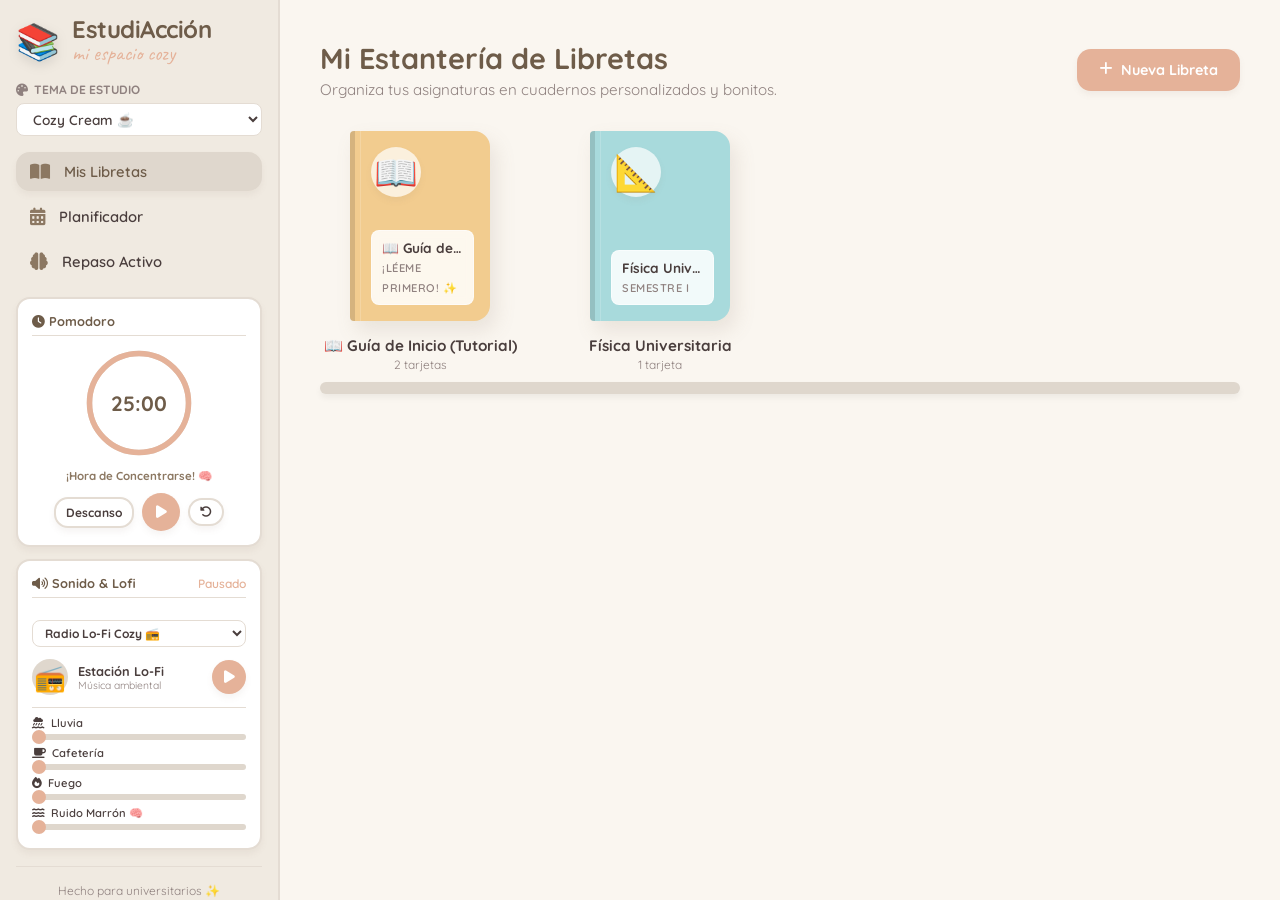
==== commit e2271f40: "feat: implement responsively scaled static vertical page, premium rain/cafe/fire audio synths and sy" ====
--- a/pwa_completo/index.html
+++ b/pwa_completo/index.html
@@ -142,13 +142,8 @@
                 <input type="range" id="vol-fire" min="0" max="100" value="0" class="cozy-slider sound-mixer-slider">
               </div>
 
-              <div class="mixer-row" style="margin-bottom: 6px;">
-                <label style="font-size: 0.7rem;"><i class="fa-solid fa-wind"></i> Viento</label>
-                <input type="range" id="vol-wind" min="0" max="100" value="0" class="cozy-slider sound-mixer-slider">
-              </div>
-
               <div class="mixer-row" style="margin-bottom: 4px;">
-                <label style="font-size: 0.7rem;"><i class="fa-solid fa-water"></i> Ruido Marrón</label>
+                <label style="font-size: 0.7rem;" title="Enmascaramiento sonoro: bloquea distracciones externas y silencia el diálogo interno"><i class="fa-solid fa-water"></i> Ruido Marrón 🧠</label>
                 <input type="range" id="vol-brown" min="0" max="100" value="0" class="cozy-slider sound-mixer-slider">
               </div>
             </div>
@@ -208,7 +203,7 @@
           <div class="canvas-toolbar">
             <!-- Tools -->
             <div class="toolbar-group">
-              <button class="tool-btn active" data-tool="pencil" id="tool-pencil" title="Lápiz">
+              <button class="tool-btn" data-tool="pencil" id="tool-pencil" title="Lápiz">
                 <i class="fa-solid fa-pen"></i>
               </button>
               <button class="tool-btn" data-tool="highlighter" id="tool-highlighter" title="Subrayador">
@@ -220,7 +215,7 @@
               <button class="tool-btn" data-tool="text" id="tool-text" title="Insertar Bloque de Texto (Haz clic en el papel)">
                 <i class="fa-solid fa-font"></i>
               </button>
-              <button class="tool-btn" data-tool="hand" id="tool-hand" title="Mover Lienzo (Mano)">
+              <button class="tool-btn active" data-tool="hand" id="tool-hand" title="Mover Lienzo (Mano)">
                 <i class="fa-solid fa-hand"></i>
               </button>
             </div>
@@ -479,13 +474,38 @@
           <label>Ícono de Portada</label>
           <div class="cover-icons-list">
             <button class="icon-selector-btn active" data-icon="📝">📝</button>
-            <button class="icon-selector-btn" data-icon="📐">📐</button>
-            <button class="icon-selector-btn" data-icon="🧪">🧪</button>
-            <button class="icon-selector-btn" data-icon="💻">💻</button>
-            <button class="icon-selector-btn" data-icon="🎨">🎨</button>
-            <button class="icon-selector-btn" data-icon="📊">📊</button>
-            <button class="icon-selector-btn" data-icon="⚖️">⚖️</button>
-            <button class="icon-selector-btn" data-icon="🧬">🧬</button>
+            <button class="icon-selector-btn" data-icon="📐" title="Ciencias Matemáticas / Geometría">📐</button>
+            <button class="icon-selector-btn" data-icon="🧪" title="Ciencias / Química">🧪</button>
+            <button class="icon-selector-btn" data-icon="💻" title="Ingeniería de Sistemas / Computación">💻</button>
+            <button class="icon-selector-btn" data-icon="🎨" title="Artes / Diseño">🎨</button>
+            <button class="icon-selector-btn" data-icon="📊" title="Ciencias Financieras / Estadística">📊</button>
+            <button class="icon-selector-btn" data-icon="⚖️" title="Derecho / Ciencias Sociales">⚖️</button>
+            <button class="icon-selector-btn" data-icon="🧬" title="Ciencias Médicas / Biología">🧬</button>
+            <!-- Humanidades -->
+            <button class="icon-selector-btn" data-icon="🏛️" title="Humanidades / Filosofía / Derecho">🏛️</button>
+            <button class="icon-selector-btn" data-icon="🎭" title="Humanidades / Artes / Teatro">🎭</button>
+            <button class="icon-selector-btn" data-icon="📜" title="Humanidades / Historia / Literatura">📜</button>
+            <!-- Ciencias Sociales -->
+            <button class="icon-selector-btn" data-icon="🌍" title="Ciencias Sociales / Geografía">🌍</button>
+            <button class="icon-selector-btn" data-icon="👥" title="Ciencias Sociales / Psicología / Sociología">👥</button>
+            <button class="icon-selector-btn" data-icon="🧭" title="Ciencias Sociales / Antropología / Brújula">🧭</button>
+            <!-- Ciencias Médicas -->
+            <button class="icon-selector-btn" data-icon="🩺" title="Ciencias Médicas / Medicina / Enfermería">🩺</button>
+            <button class="icon-selector-btn" data-icon="💊" title="Ciencias Médicas / Farmacia / Farmacología">💊</button>
+            <!-- Ciencias Financieras -->
+            <button class="icon-selector-btn" data-icon="📈" title="Ciencias Financieras / Economía / Negocios">📈</button>
+            <button class="icon-selector-btn" data-icon="💰" title="Ciencias Financieras / Finanzas / Bolsa de dinero">💰</button>
+            <!-- Ciencias Matemáticas -->
+            <button class="icon-selector-btn" data-icon="🧮" title="Ciencias Matemáticas / Álgebra / Contabilidad">🧮</button>
+            <button class="icon-selector-btn" data-icon="♾️" title="Ciencias Matemáticas / Cálculo / Infinito">♾️</button>
+            <!-- Arquitectura -->
+            <button class="icon-selector-btn" data-icon="🏗️" title="Arquitectura / Construcción / Civil">🏗️</button>
+            <button class="icon-selector-btn" data-icon="🏢" title="Arquitectura / Edificación / Urbanismo">🏢</button>
+            <!-- Ingenierías -->
+            <button class="icon-selector-btn" data-icon="⚙️" title="Ingeniería Mecánica / Industrial">⚙️</button>
+            <button class="icon-selector-btn" data-icon="🤖" title="Ingeniería Mecatrónica / Sistemas / Inteligencia Artificial">🤖</button>
+            <button class="icon-selector-btn" data-icon="🔌" title="Ingeniería Eléctrica / Electrónica">🔌</button>
+            <button class="icon-selector-btn" data-icon="📚" title="General">📚</button>
           </div>
         </div>
       </div>
--- a/pwa_completo/style.css
+++ b/pwa_completo/style.css
@@ -727,10 +727,11 @@
   overflow: hidden;
 }
 
-/* Contenedor del lienzo con scroll */
+/* Contenedor del lienzo con scroll - Hoja Estática Vertical */
 .canvas-scroll-container {
   flex-grow: 1;
-  overflow: auto;
+  overflow-x: hidden !important; /* Block horizontal scrolling completely */
+  overflow-y: auto !important; /* Only vertical scrolling allowed */
   border: var(--cozy-border-width) solid var(--color-border);
   border-radius: var(--cozy-border-radius-lg);
   background-color: #E2DDD5; /* Fondo de escritorio */
@@ -739,7 +740,17 @@
   display: block; /* Avoid flex scrollable loss bug */
 }
 
-/* El Lienzo/Papel de libreta */
+/* Contenedor de escala para centrar y dimensionar el lienzo transformado */
+.paper-scaler-wrapper {
+  width: 100%;
+  height: 1600px; /* Dinámicamente recalculado por JS en pantallas pequeñas */
+  display: flex;
+  justify-content: center;
+  align-items: flex-start;
+  overflow: visible;
+}
+
+/* El Lienzo/Papel de libreta - mantiene resolución base de 1200x1600 */
 .paper-canvas-wrapper {
   position: relative;
   box-shadow: 0 10px 30px rgba(100, 90, 80, 0.15);
@@ -2069,8 +2080,8 @@
   }
   
   .canvas-scroll-container {
-    height: 500px;
-    padding: 20px;
+    height: 600px;
+    padding: 16px;
   }
   
   .planner-layout {
@@ -2085,9 +2096,18 @@
     flex-direction: column;
   }
 
+  body {
+    position: fixed;
+    width: 100%;
+    height: 100%;
+    overflow: hidden;
+  }
+
   /* Mostrar barra superior móvil */
   .mobile-top-bar {
     display: flex !important;
+    margin-bottom: 8px !important;
+    padding-bottom: 8px !important;
   }
 
   /* Mostrar botón de cerrar sidebar móvil */
@@ -2176,14 +2196,18 @@
   }
 
   .app-main-content {
-    padding: 20px;
-    height: calc(100vh - 60px);
+    padding: 12px 12px 0 12px !important;
+    height: calc(100vh - 56px) !important;
+    overflow: hidden !important; /* Locks outer scroll completely */
   }
 
   /* Bookshelf Mobile adjustments */
   .bookshelf-container {
     grid-template-columns: repeat(auto-fill, minmax(130px, 1fr));
     gap: 24px;
+    height: 100%;
+    overflow-y: auto;
+    padding-bottom: 40px;
   }
 
   .notebook-book {
@@ -2197,20 +2221,79 @@
     height: 40px;
   }
 
-  /* Canvas Toolbar Mobile Wrap */
+  /* Compact and smaller headers on Mobile Visualizer */
+  .notebook-viewer-header {
+    margin-bottom: 10px !important;
+    padding-bottom: 8px !important;
+    gap: 8px !important;
+  }
+  
+  .notebook-title-input {
+    font-size: 1.15rem !important;
+  }
+
+  /* SLEEK HORIZONTALLY SCROLLABLE SWIPEABLE TOOLBAR (¡Nuevo! 📱) */
   .canvas-toolbar {
-    padding: 8px 12px;
-    gap: 8px;
-    justify-content: center;
+    display: flex !important;
+    flex-direction: row !important;
+    flex-wrap: nowrap !important;
+    overflow-x: auto !important;
+    -webkit-overflow-scrolling: touch;
+    justify-content: flex-start !important;
+    gap: 12px !important;
+    padding: 6px 12px !important;
+    white-space: nowrap !important;
+    width: 100% !important;
+    border-radius: var(--cozy-border-radius-md) !important;
+    box-shadow: var(--cozy-shadow-sm) !important;
+    scrollbar-width: thin;
+  }
+
+  .canvas-toolbar::-webkit-scrollbar {
+    height: 4px;
+  }
+  
+  .canvas-toolbar::-webkit-scrollbar-thumb {
+    background: var(--color-primary-light);
+    border-radius: 2px;
   }
 
   .toolbar-group {
-    padding: 2px 0;
-  }
-
-  .toolbar-group:not(:last-child) {
-    border-right: none;
-    padding-right: 0;
+    flex-shrink: 0 !important; /* Prevents shrinking inside horizontal scroll */
+    border-right: 1px solid var(--color-border) !important;
+    padding-right: 12px !important;
+    gap: 8px !important;
+  }
+
+  .toolbar-group:last-child {
+    border-right: none !important;
+    padding-right: 0 !important;
+  }
+
+  /* Lock outer scroll and maximize hybrid workspace height */
+  #notebook-viewer-tab {
+    height: 100% !important;
+    overflow: hidden !important;
+  }
+
+  .hybrid-workspace-container {
+    height: calc(100vh - 190px) !important; /* Maximizes remaining vertical space */
+    flex-direction: column !important;
+    overflow: hidden !important;
+    gap: 0px !important;
+  }
+
+  /* Giant drawing canvas container on mobile */
+  .canvas-scroll-container {
+    height: 100% !important;
+    flex-grow: 1 !important;
+    padding: 6px !important;
+    border-radius: var(--cozy-border-radius-md) !important;
+  }
+
+  /* Hide flashcards sidebar on mobile to gain huge drawing space */
+  .notebook-study-sidebar {
+    display: none !important;
   }
 
   /* Study Deck components */
